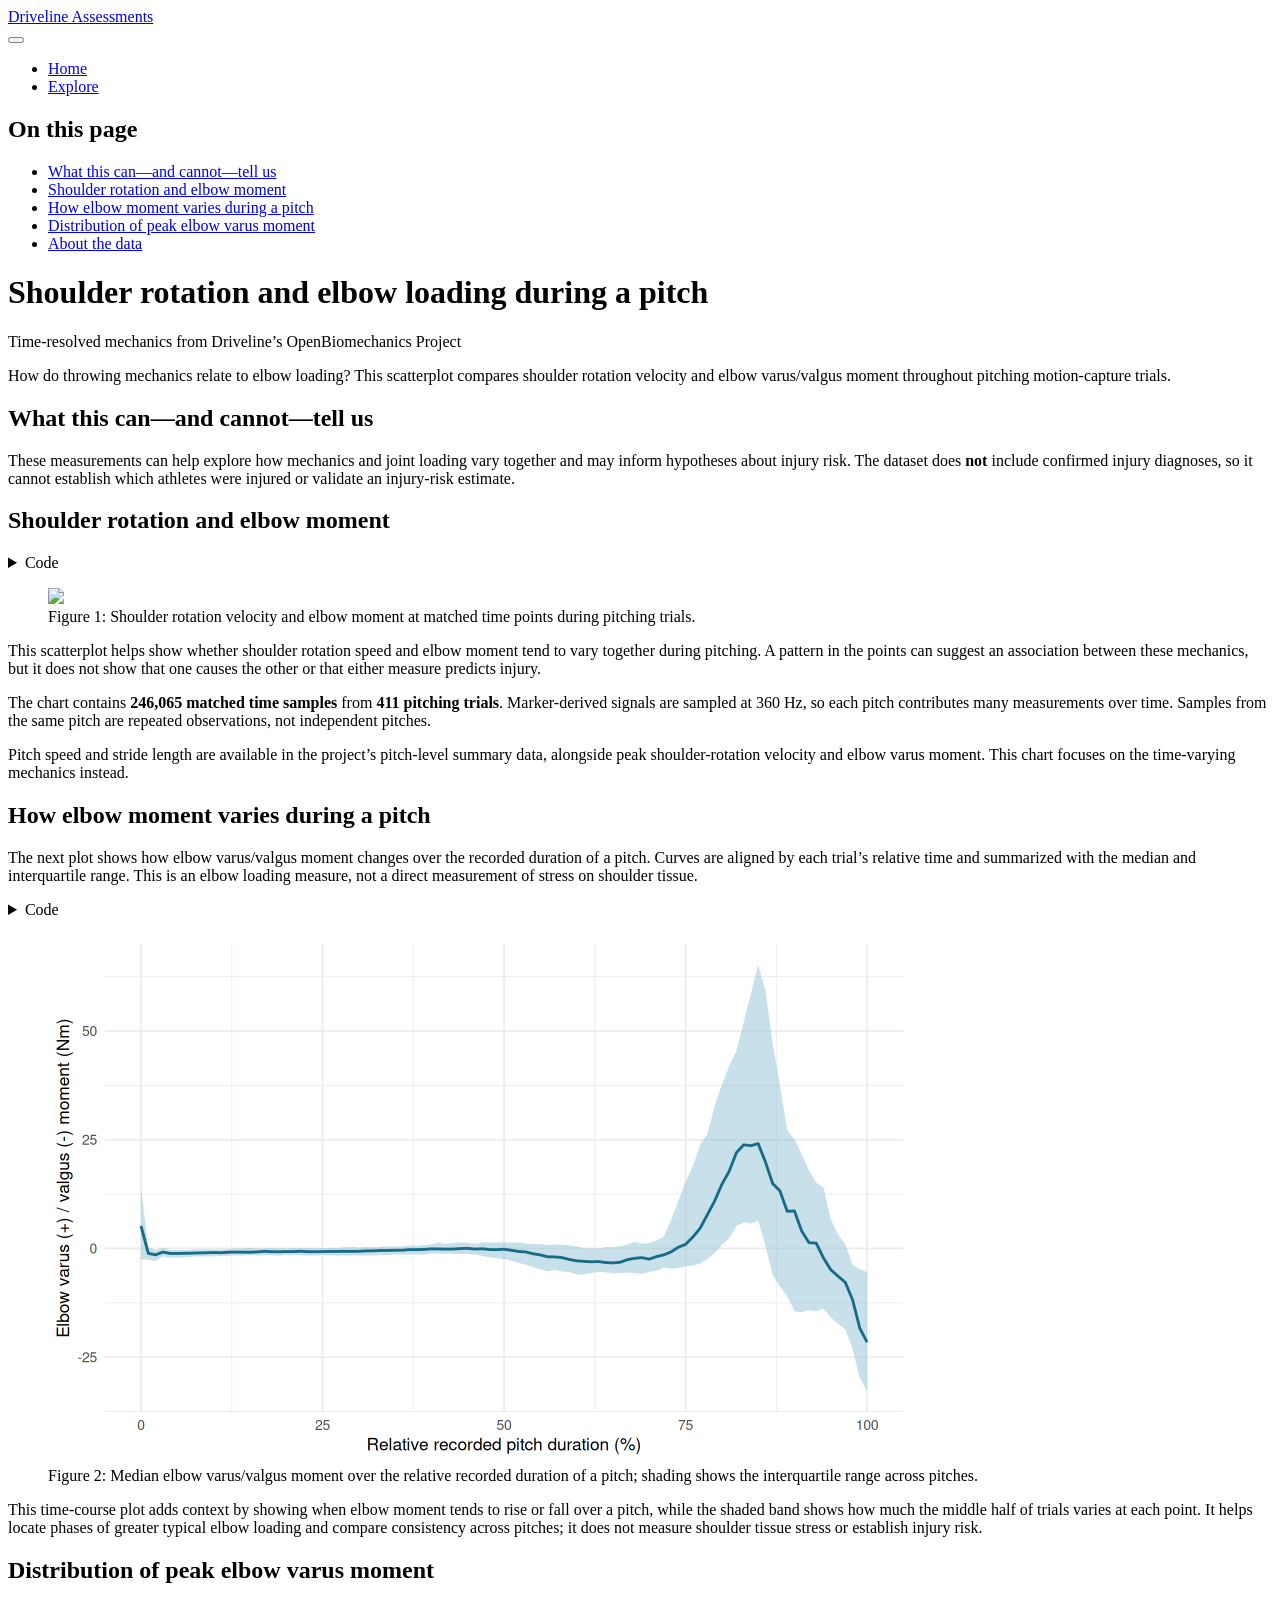
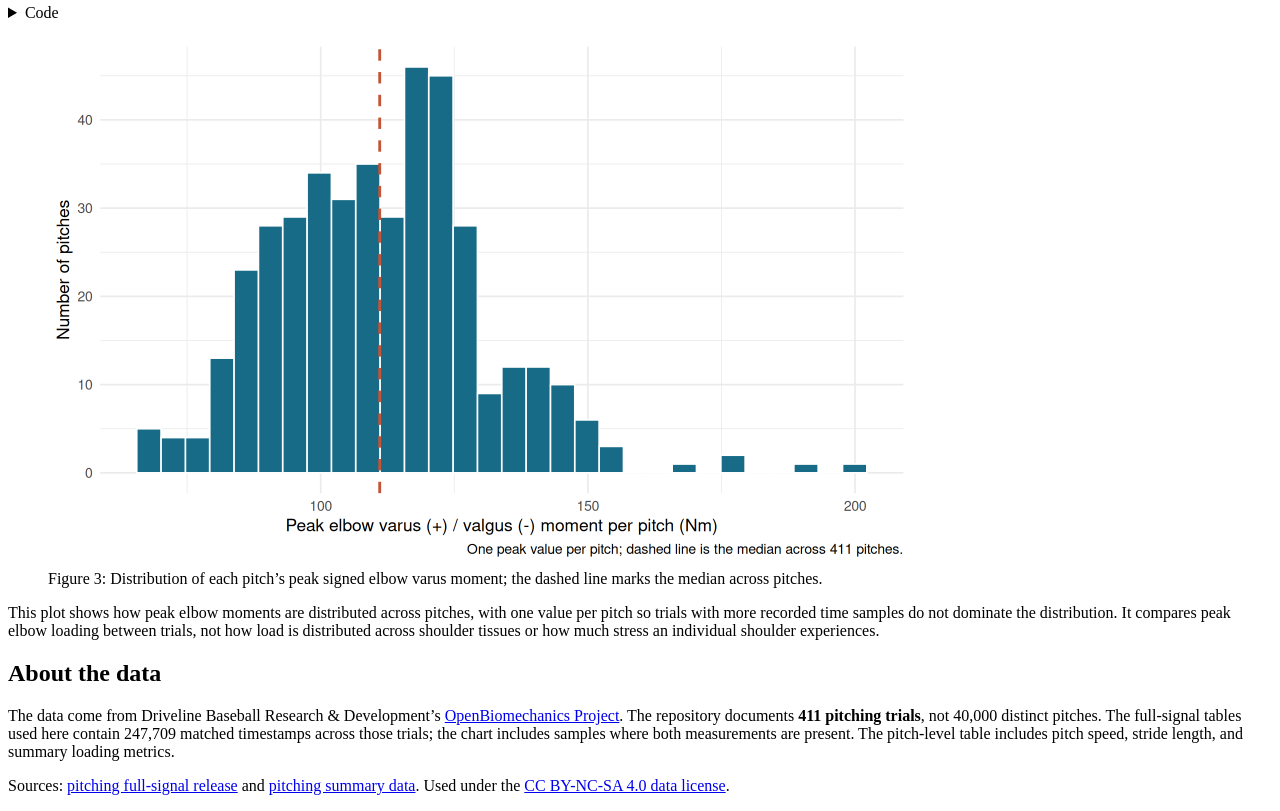
==== index.html @ 25e3ae29 "Built site for gh-pages" ====
<!DOCTYPE html>
<html xmlns="http://www.w3.org/1999/xhtml" lang="en" xml:lang="en"><head>

<meta charset="utf-8">
<meta name="generator" content="quarto-1.10.19">

<meta name="viewport" content="width=device-width, initial-scale=1.0, user-scalable=yes">


<title>Shoulder rotation and elbow loading during a pitch – Driveline Assessments</title>
<style>
/* Default styles provided by pandoc.
** See https://pandoc.org/MANUAL.html#variables-for-html for config info.
*/
span.smallcaps{font-variant: small-caps;}
div.columns{display: flex; gap: 1.5em;}
div.column{flex: auto;}
@media screen {
div.columns{gap: min(4vw, 1.5em);}
div.column{overflow-x: auto;}
}
div.hanging-indent{margin-left: 1.5em; text-indent: -1.5em;}
ul.task-list{list-style: none;}
ul.task-list li input[type="checkbox"] {
  width: 0.8em;
  margin: 0 0.8em 0.2em -1em; /* quarto-specific, see https://github.com/quarto-dev/quarto-cli/issues/4556 */ 
  vertical-align: middle;
}
/* CSS for syntax highlighting */
html { -webkit-text-size-adjust: 100%; }
pre > code.sourceCode { white-space: pre; position: relative; }
pre > code.sourceCode > span { display: inline-block; line-height: 1.25; }
pre > code.sourceCode > span:empty { height: 1.2em; }
.sourceCode { overflow: visible; }
code.sourceCode > span { color: inherit; text-decoration: inherit; }
div.sourceCode { margin: 1em 0; }
pre.sourceCode { margin: 0; }
@media screen {
div.sourceCode { overflow: auto; }
}
@media print {
pre > code.sourceCode { white-space: pre-wrap; }
pre > code.sourceCode > span { text-indent: -5em; padding-left: 5em; }
}
pre.numberSource code
  { counter-reset: source-line 0; }
pre.numberSource code > span
  { position: relative; left: -4em; counter-increment: source-line; }
pre.numberSource code > span > a:first-child::before
  { content: counter(source-line);
    position: relative; left: -1em; text-align: right; vertical-align: baseline;
    border: none; display: inline-block;
    -webkit-touch-callout: none; -webkit-user-select: none;
    -khtml-user-select: none; -moz-user-select: none;
    -ms-user-select: none; user-select: none;
    padding: 0 4px; width: 4em;
  }
pre.numberSource { margin-left: 3em;  padding-left: 4px; }
div.sourceCode
  {   }
@media screen {
pre > code.sourceCode > span > a:first-child::before { text-decoration: underline; }
}
</style>


<script src="site_libs/quarto-nav/quarto-nav.js"></script>
<script src="site_libs/quarto-nav/headroom.min.js"></script>
<script src="site_libs/clipboard/clipboard.min.js"></script>
<script src="site_libs/quarto-search/autocomplete.umd.js"></script>
<script src="site_libs/quarto-search/fuse.min.js"></script>
<script src="site_libs/quarto-search/quarto-search.js"></script>
<meta name="quarto:offset" content="./">
<script src="site_libs/quarto-html/quarto.js" type="module"></script>
<script src="site_libs/quarto-html/tabsets/tabsets.js" type="module"></script>
<script src="site_libs/quarto-html/popper.min.js"></script>
<script src="site_libs/quarto-html/tippy.umd.min.js"></script>
<script src="site_libs/quarto-html/anchor.min.js"></script>
<link href="site_libs/quarto-html/tippy.css" rel="stylesheet">
<link href="site_libs/quarto-html/quarto-syntax-highlighting-bf27225e3a48a9273f3daa8f8e829971.css" rel="stylesheet" id="quarto-text-highlighting-styles">
<script src="site_libs/bootstrap/bootstrap.min.js"></script>
<link href="site_libs/bootstrap/bootstrap-icons.css" rel="stylesheet">
<link href="site_libs/bootstrap/bootstrap-0e2d160bdcb1b4a2d652847fbb3e88c5.min.css" rel="stylesheet" append-hash="true" id="quarto-bootstrap" data-mode="light">
<script id="quarto-search-options" type="application/json">{
  "location": "navbar",
  "copy-button": false,
  "collapse-after": 3,
  "panel-placement": "end",
  "type": "overlay",
  "limit": 50,
  "keyboard-shortcut": [
    "f",
    "/",
    "s"
  ],
  "show-item-context": false,
  "language": {
    "search-no-results-text": "No results",
    "search-matching-documents-text": "matching documents",
    "search-copy-link-title": "Copy link to search",
    "search-hide-matches-text": "Hide additional matches",
    "search-more-match-text": "more match in this document",
    "search-more-matches-text": "more matches in this document",
    "search-clear-button-title": "Clear",
    "search-text-placeholder": "",
    "search-detached-cancel-button-title": "Cancel",
    "search-submit-button-title": "Submit",
    "search-label": "Search"
  }
}</script>


</head>

<body class="nav-fixed quarto-light">

<div id="quarto-search-results"></div>
  <header id="quarto-header" class="headroom fixed-top">
    <nav class="navbar navbar-expand-lg " data-bs-theme="dark">
      <div class="navbar-container container-fluid">
      <div class="navbar-brand-container mx-auto">
    <a class="navbar-brand" href="./index.html">
    <span class="navbar-title">Driveline Assessments</span>
    </a>
  </div>
            <div id="quarto-search" class="" title="Search"></div>
          <button class="navbar-toggler" type="button" data-bs-toggle="collapse" data-bs-target="#navbarCollapse" aria-controls="navbarCollapse" role="menu" aria-expanded="false" aria-label="Toggle navigation" onclick="if (window.quartoToggleHeadroom) { window.quartoToggleHeadroom(); }">
  <span class="navbar-toggler-icon"></span>
</button>
          <div class="collapse navbar-collapse" id="navbarCollapse">
            <ul class="navbar-nav navbar-nav-scroll me-auto">
  <li class="nav-item">
    <a class="nav-link active" href="./index.html" aria-current="page"> 
<span class="menu-text">Home</span></a>
  </li>  
  <li class="nav-item">
    <a class="nav-link" href="./explore.html"> 
<span class="menu-text">Explore</span></a>
  </li>  
</ul>
          </div> <!-- /navcollapse -->
            <div class="quarto-navbar-tools">
</div>
      </div> <!-- /container-fluid -->
    </nav>
</header>
<!-- content -->
<div id="quarto-content" class="quarto-container page-columns page-rows-contents page-layout-article page-navbar">
<!-- sidebar -->
<!-- margin-sidebar -->
    <div id="quarto-margin-sidebar" class="sidebar margin-sidebar">
        <nav id="TOC" role="doc-toc" class="toc-active">
    <h2 id="toc-title">On this page</h2>
   
  <ul>
  <li><a href="#what-this-canand-cannottell-us" id="toc-what-this-canand-cannottell-us" class="nav-link active" data-scroll-target="#what-this-canand-cannottell-us">What this can—and cannot—tell us</a></li>
  <li><a href="#shoulder-rotation-and-elbow-moment" id="toc-shoulder-rotation-and-elbow-moment" class="nav-link" data-scroll-target="#shoulder-rotation-and-elbow-moment">Shoulder rotation and elbow moment</a></li>
  <li><a href="#how-elbow-moment-varies-during-a-pitch" id="toc-how-elbow-moment-varies-during-a-pitch" class="nav-link" data-scroll-target="#how-elbow-moment-varies-during-a-pitch">How elbow moment varies during a pitch</a></li>
  <li><a href="#distribution-of-peak-elbow-varus-moment" id="toc-distribution-of-peak-elbow-varus-moment" class="nav-link" data-scroll-target="#distribution-of-peak-elbow-varus-moment">Distribution of peak elbow varus moment</a></li>
  <li><a href="#about-the-data" id="toc-about-the-data" class="nav-link" data-scroll-target="#about-the-data">About the data</a></li>
  </ul>
</nav>
    </div>
<!-- main -->
<main class="content" id="quarto-document-content">

<header id="title-block-header" class="quarto-title-block default">
<div class="quarto-title">
<h1 class="title">Shoulder rotation and elbow loading during a pitch</h1>
<p class="subtitle lead">Time-resolved mechanics from Driveline’s OpenBiomechanics Project</p>
</div>



<div class="quarto-title-meta">

    
  
    
  </div>
  


</header>


<p>How do throwing mechanics relate to elbow loading? This scatterplot compares shoulder rotation velocity and elbow varus/valgus moment throughout pitching motion-capture trials.</p>
<section id="what-this-canand-cannottell-us" class="level2">
<h2 class="anchored" data-anchor-id="what-this-canand-cannottell-us">What this can—and cannot—tell us</h2>
<p>These measurements can help explore how mechanics and joint loading vary together and may inform hypotheses about injury risk. The dataset does <strong>not</strong> include confirmed injury diagnoses, so it cannot establish which athletes were injured or validate an injury-risk estimate.</p>
</section>
<section id="shoulder-rotation-and-elbow-moment" class="level2">
<h2 class="anchored" data-anchor-id="shoulder-rotation-and-elbow-moment">Shoulder rotation and elbow moment</h2>
<div class="cell">
<details class="code-fold">
<summary>Code</summary>
<div class="code-copy-outer-scaffold"><div class="sourceCode cell-code" id="cb1"><pre class="sourceCode r code-with-copy"><code class="sourceCode r"><span id="cb1-1"><a href="#cb1-1" aria-hidden="true" tabindex="-1"></a><span class="fu">library</span>(ggplot2)</span>
<span id="cb1-2"><a href="#cb1-2" aria-hidden="true" tabindex="-1"></a><span class="fu">library</span>(readr)</span>
<span id="cb1-3"><a href="#cb1-3" aria-hidden="true" tabindex="-1"></a><span class="fu">library</span>(dplyr)</span>
<span id="cb1-4"><a href="#cb1-4" aria-hidden="true" tabindex="-1"></a></span>
<span id="cb1-5"><a href="#cb1-5" aria-hidden="true" tabindex="-1"></a>release_url <span class="ot">&lt;-</span> <span class="st">"https://github.com/drivelineresearch/openbiomechanics/releases/download/dataset-v1"</span></span>
<span id="cb1-6"><a href="#cb1-6" aria-hidden="true" tabindex="-1"></a>forces_zip <span class="ot">&lt;-</span> <span class="fu">file.path</span>(<span class="fu">tempdir</span>(), <span class="st">"pitching_forces_moments.zip"</span>)</span>
<span id="cb1-7"><a href="#cb1-7" aria-hidden="true" tabindex="-1"></a>velos_zip <span class="ot">&lt;-</span> <span class="fu">file.path</span>(<span class="fu">tempdir</span>(), <span class="st">"pitching_joint_velos.zip"</span>)</span>
<span id="cb1-8"><a href="#cb1-8" aria-hidden="true" tabindex="-1"></a></span>
<span id="cb1-9"><a href="#cb1-9" aria-hidden="true" tabindex="-1"></a><span class="fu">download.file</span>(</span>
<span id="cb1-10"><a href="#cb1-10" aria-hidden="true" tabindex="-1"></a>  <span class="fu">paste</span>(release_url, <span class="st">"pitching_forces_moments.zip"</span>, <span class="at">sep =</span> <span class="st">"/"</span>),</span>
<span id="cb1-11"><a href="#cb1-11" aria-hidden="true" tabindex="-1"></a>  forces_zip,</span>
<span id="cb1-12"><a href="#cb1-12" aria-hidden="true" tabindex="-1"></a>  <span class="at">mode =</span> <span class="st">"wb"</span>,</span>
<span id="cb1-13"><a href="#cb1-13" aria-hidden="true" tabindex="-1"></a>  <span class="at">quiet =</span> <span class="cn">TRUE</span></span>
<span id="cb1-14"><a href="#cb1-14" aria-hidden="true" tabindex="-1"></a>)</span>
<span id="cb1-15"><a href="#cb1-15" aria-hidden="true" tabindex="-1"></a><span class="fu">download.file</span>(</span>
<span id="cb1-16"><a href="#cb1-16" aria-hidden="true" tabindex="-1"></a>  <span class="fu">paste</span>(release_url, <span class="st">"pitching_joint_velos.zip"</span>, <span class="at">sep =</span> <span class="st">"/"</span>),</span>
<span id="cb1-17"><a href="#cb1-17" aria-hidden="true" tabindex="-1"></a>  velos_zip,</span>
<span id="cb1-18"><a href="#cb1-18" aria-hidden="true" tabindex="-1"></a>  <span class="at">mode =</span> <span class="st">"wb"</span>,</span>
<span id="cb1-19"><a href="#cb1-19" aria-hidden="true" tabindex="-1"></a>  <span class="at">quiet =</span> <span class="cn">TRUE</span></span>
<span id="cb1-20"><a href="#cb1-20" aria-hidden="true" tabindex="-1"></a>)</span>
<span id="cb1-21"><a href="#cb1-21" aria-hidden="true" tabindex="-1"></a></span>
<span id="cb1-22"><a href="#cb1-22" aria-hidden="true" tabindex="-1"></a>velocities <span class="ot">&lt;-</span> <span class="fu">read_csv</span>(</span>
<span id="cb1-23"><a href="#cb1-23" aria-hidden="true" tabindex="-1"></a>  <span class="fu">unz</span>(velos_zip, <span class="st">"joint_velos.csv"</span>),</span>
<span id="cb1-24"><a href="#cb1-24" aria-hidden="true" tabindex="-1"></a>  <span class="at">col_select =</span> <span class="fu">c</span>(session_pitch, time, shoulder_velo_z),</span>
<span id="cb1-25"><a href="#cb1-25" aria-hidden="true" tabindex="-1"></a>  <span class="at">show_col_types =</span> <span class="cn">FALSE</span></span>
<span id="cb1-26"><a href="#cb1-26" aria-hidden="true" tabindex="-1"></a>)</span>
<span id="cb1-27"><a href="#cb1-27" aria-hidden="true" tabindex="-1"></a>moments <span class="ot">&lt;-</span> <span class="fu">read_csv</span>(</span>
<span id="cb1-28"><a href="#cb1-28" aria-hidden="true" tabindex="-1"></a>  <span class="fu">unz</span>(forces_zip, <span class="st">"forces_moments.csv"</span>),</span>
<span id="cb1-29"><a href="#cb1-29" aria-hidden="true" tabindex="-1"></a>  <span class="at">col_select =</span> <span class="fu">c</span>(session_pitch, time, elbow_moment_y),</span>
<span id="cb1-30"><a href="#cb1-30" aria-hidden="true" tabindex="-1"></a>  <span class="at">show_col_types =</span> <span class="cn">FALSE</span></span>
<span id="cb1-31"><a href="#cb1-31" aria-hidden="true" tabindex="-1"></a>)</span>
<span id="cb1-32"><a href="#cb1-32" aria-hidden="true" tabindex="-1"></a></span>
<span id="cb1-33"><a href="#cb1-33" aria-hidden="true" tabindex="-1"></a>plot_data <span class="ot">&lt;-</span> <span class="fu">inner_join</span>(</span>
<span id="cb1-34"><a href="#cb1-34" aria-hidden="true" tabindex="-1"></a>  velocities,</span>
<span id="cb1-35"><a href="#cb1-35" aria-hidden="true" tabindex="-1"></a>  moments,</span>
<span id="cb1-36"><a href="#cb1-36" aria-hidden="true" tabindex="-1"></a>  <span class="at">by =</span> <span class="fu">c</span>(<span class="st">"session_pitch"</span>, <span class="st">"time"</span>),</span>
<span id="cb1-37"><a href="#cb1-37" aria-hidden="true" tabindex="-1"></a>  <span class="at">relationship =</span> <span class="st">"one-to-one"</span></span>
<span id="cb1-38"><a href="#cb1-38" aria-hidden="true" tabindex="-1"></a>) <span class="sc">|&gt;</span></span>
<span id="cb1-39"><a href="#cb1-39" aria-hidden="true" tabindex="-1"></a>  <span class="fu">filter</span>(<span class="sc">!</span><span class="fu">is.na</span>(shoulder_velo_z), <span class="sc">!</span><span class="fu">is.na</span>(elbow_moment_y))</span>
<span id="cb1-40"><a href="#cb1-40" aria-hidden="true" tabindex="-1"></a></span>
<span id="cb1-41"><a href="#cb1-41" aria-hidden="true" tabindex="-1"></a><span class="fu">ggplot</span>(plot_data, <span class="fu">aes</span>(<span class="at">x =</span> shoulder_velo_z, <span class="at">y =</span> elbow_moment_y)) <span class="sc">+</span></span>
<span id="cb1-42"><a href="#cb1-42" aria-hidden="true" tabindex="-1"></a>  <span class="fu">geom_point</span>(<span class="at">alpha =</span> <span class="fl">0.05</span>, <span class="at">color =</span> <span class="st">"#176B87"</span>, <span class="at">size =</span> <span class="fl">0.5</span>) <span class="sc">+</span></span>
<span id="cb1-43"><a href="#cb1-43" aria-hidden="true" tabindex="-1"></a>  <span class="fu">labs</span>(</span>
<span id="cb1-44"><a href="#cb1-44" aria-hidden="true" tabindex="-1"></a>    <span class="at">x =</span> <span class="st">"Shoulder internal/external rotation velocity (deg/s; internal is negative)"</span>,</span>
<span id="cb1-45"><a href="#cb1-45" aria-hidden="true" tabindex="-1"></a>    <span class="at">y =</span> <span class="st">"Elbow varus (+) / valgus (-) moment (Nm)"</span>,</span>
<span id="cb1-46"><a href="#cb1-46" aria-hidden="true" tabindex="-1"></a>    <span class="at">caption =</span> <span class="fu">paste</span>(</span>
<span id="cb1-47"><a href="#cb1-47" aria-hidden="true" tabindex="-1"></a>      <span class="st">"OpenBiomechanics Project; n ="</span>, <span class="fu">format</span>(<span class="fu">nrow</span>(plot_data), <span class="at">big.mark =</span> <span class="st">","</span>),</span>
<span id="cb1-48"><a href="#cb1-48" aria-hidden="true" tabindex="-1"></a>      <span class="st">"time samples across"</span>, <span class="fu">n_distinct</span>(plot_data<span class="sc">$</span>session_pitch), <span class="st">"pitch trials"</span></span>
<span id="cb1-49"><a href="#cb1-49" aria-hidden="true" tabindex="-1"></a>    )</span>
<span id="cb1-50"><a href="#cb1-50" aria-hidden="true" tabindex="-1"></a>  ) <span class="sc">+</span></span>
<span id="cb1-51"><a href="#cb1-51" aria-hidden="true" tabindex="-1"></a>  <span class="fu">theme_minimal</span>(<span class="at">base_size =</span> <span class="dv">13</span>)</span></code></pre></div><button title="Copy to Clipboard" class="code-copy-button"><i class="bi"></i></button></div>
</details>
<div class="cell-output-display">
<div id="fig-shoulder-elbow" class="quarto-float quarto-figure quarto-figure-center anchored">
<figure class="quarto-float quarto-float-fig figure">
<div aria-describedby="fig-shoulder-elbow-caption-0ceaefa1-69ba-4598-a22c-09a6ac19f8ca">
<img src="index_files/figure-html/fig-shoulder-elbow-1.png" class="img-fluid figure-img" width="864">
</div>
<figcaption class="quarto-float-caption-bottom quarto-float-caption quarto-float-fig" id="fig-shoulder-elbow-caption-0ceaefa1-69ba-4598-a22c-09a6ac19f8ca">
Figure&nbsp;1: Shoulder rotation velocity and elbow moment at matched time points during pitching trials.
</figcaption>
</figure>
</div>
</div>
</div>
<p>This scatterplot helps show whether shoulder rotation speed and elbow moment tend to vary together during pitching. A pattern in the points can suggest an association between these mechanics, but it does not show that one causes the other or that either measure predicts injury.</p>
<p>The chart contains <strong>246,065 matched time samples</strong> from <strong>411 pitching trials</strong>. Marker-derived signals are sampled at 360 Hz, so each pitch contributes many measurements over time. Samples from the same pitch are repeated observations, not independent pitches.</p>
<p>Pitch speed and stride length are available in the project’s pitch-level summary data, alongside peak shoulder-rotation velocity and elbow varus moment. This chart focuses on the time-varying mechanics instead.</p>
</section>
<section id="how-elbow-moment-varies-during-a-pitch" class="level2">
<h2 class="anchored" data-anchor-id="how-elbow-moment-varies-during-a-pitch">How elbow moment varies during a pitch</h2>
<p>The next plot shows how elbow varus/valgus moment changes over the recorded duration of a pitch. Curves are aligned by each trial’s relative time and summarized with the median and interquartile range. This is an elbow loading measure, not a direct measurement of stress on shoulder tissue.</p>
<div class="cell">
<details class="code-fold">
<summary>Code</summary>
<div class="code-copy-outer-scaffold"><div class="sourceCode cell-code" id="cb2"><pre class="sourceCode r code-with-copy"><code class="sourceCode r"><span id="cb2-1"><a href="#cb2-1" aria-hidden="true" tabindex="-1"></a>moment_profile <span class="ot">&lt;-</span> plot_data <span class="sc">|&gt;</span></span>
<span id="cb2-2"><a href="#cb2-2" aria-hidden="true" tabindex="-1"></a>  <span class="fu">group_by</span>(session_pitch) <span class="sc">|&gt;</span></span>
<span id="cb2-3"><a href="#cb2-3" aria-hidden="true" tabindex="-1"></a>  <span class="fu">mutate</span>(</span>
<span id="cb2-4"><a href="#cb2-4" aria-hidden="true" tabindex="-1"></a>    <span class="at">pitch_progress =</span> <span class="fu">round</span>(</span>
<span id="cb2-5"><a href="#cb2-5" aria-hidden="true" tabindex="-1"></a>      (time <span class="sc">-</span> <span class="fu">min</span>(time)) <span class="sc">/</span> (<span class="fu">max</span>(time) <span class="sc">-</span> <span class="fu">min</span>(time)) <span class="sc">*</span> <span class="dv">100</span></span>
<span id="cb2-6"><a href="#cb2-6" aria-hidden="true" tabindex="-1"></a>    )</span>
<span id="cb2-7"><a href="#cb2-7" aria-hidden="true" tabindex="-1"></a>  ) <span class="sc">|&gt;</span></span>
<span id="cb2-8"><a href="#cb2-8" aria-hidden="true" tabindex="-1"></a>  <span class="fu">group_by</span>(session_pitch, pitch_progress) <span class="sc">|&gt;</span></span>
<span id="cb2-9"><a href="#cb2-9" aria-hidden="true" tabindex="-1"></a>  <span class="fu">summarise</span>(<span class="at">elbow_moment_y =</span> <span class="fu">median</span>(elbow_moment_y), <span class="at">.groups =</span> <span class="st">"drop"</span>) <span class="sc">|&gt;</span></span>
<span id="cb2-10"><a href="#cb2-10" aria-hidden="true" tabindex="-1"></a>  <span class="fu">group_by</span>(pitch_progress) <span class="sc">|&gt;</span></span>
<span id="cb2-11"><a href="#cb2-11" aria-hidden="true" tabindex="-1"></a>  <span class="fu">summarise</span>(</span>
<span id="cb2-12"><a href="#cb2-12" aria-hidden="true" tabindex="-1"></a>    <span class="at">median_moment =</span> <span class="fu">median</span>(elbow_moment_y),</span>
<span id="cb2-13"><a href="#cb2-13" aria-hidden="true" tabindex="-1"></a>    <span class="at">lower_moment =</span> <span class="fu">quantile</span>(elbow_moment_y, <span class="fl">0.25</span>),</span>
<span id="cb2-14"><a href="#cb2-14" aria-hidden="true" tabindex="-1"></a>    <span class="at">upper_moment =</span> <span class="fu">quantile</span>(elbow_moment_y, <span class="fl">0.75</span>),</span>
<span id="cb2-15"><a href="#cb2-15" aria-hidden="true" tabindex="-1"></a>    <span class="at">.groups =</span> <span class="st">"drop"</span></span>
<span id="cb2-16"><a href="#cb2-16" aria-hidden="true" tabindex="-1"></a>  )</span>
<span id="cb2-17"><a href="#cb2-17" aria-hidden="true" tabindex="-1"></a></span>
<span id="cb2-18"><a href="#cb2-18" aria-hidden="true" tabindex="-1"></a><span class="fu">ggplot</span>(moment_profile, <span class="fu">aes</span>(<span class="at">x =</span> pitch_progress, <span class="at">y =</span> median_moment)) <span class="sc">+</span></span>
<span id="cb2-19"><a href="#cb2-19" aria-hidden="true" tabindex="-1"></a>  <span class="fu">geom_ribbon</span>(</span>
<span id="cb2-20"><a href="#cb2-20" aria-hidden="true" tabindex="-1"></a>    <span class="fu">aes</span>(<span class="at">ymin =</span> lower_moment, <span class="at">ymax =</span> upper_moment),</span>
<span id="cb2-21"><a href="#cb2-21" aria-hidden="true" tabindex="-1"></a>    <span class="at">fill =</span> <span class="st">"#8FC1D4"</span>,</span>
<span id="cb2-22"><a href="#cb2-22" aria-hidden="true" tabindex="-1"></a>    <span class="at">alpha =</span> <span class="fl">0.5</span></span>
<span id="cb2-23"><a href="#cb2-23" aria-hidden="true" tabindex="-1"></a>  ) <span class="sc">+</span></span>
<span id="cb2-24"><a href="#cb2-24" aria-hidden="true" tabindex="-1"></a>  <span class="fu">geom_line</span>(<span class="at">color =</span> <span class="st">"#176B87"</span>, <span class="at">linewidth =</span> <span class="dv">1</span>) <span class="sc">+</span></span>
<span id="cb2-25"><a href="#cb2-25" aria-hidden="true" tabindex="-1"></a>  <span class="fu">labs</span>(</span>
<span id="cb2-26"><a href="#cb2-26" aria-hidden="true" tabindex="-1"></a>    <span class="at">x =</span> <span class="st">"Relative recorded pitch duration (%)"</span>,</span>
<span id="cb2-27"><a href="#cb2-27" aria-hidden="true" tabindex="-1"></a>    <span class="at">y =</span> <span class="st">"Elbow varus (+) / valgus (-) moment (Nm)"</span></span>
<span id="cb2-28"><a href="#cb2-28" aria-hidden="true" tabindex="-1"></a>  ) <span class="sc">+</span></span>
<span id="cb2-29"><a href="#cb2-29" aria-hidden="true" tabindex="-1"></a>  <span class="fu">theme_minimal</span>(<span class="at">base_size =</span> <span class="dv">13</span>)</span></code></pre></div><button title="Copy to Clipboard" class="code-copy-button"><i class="bi"></i></button></div>
</details>
<div class="cell-output-display">
<div id="fig-elbow-moment-time" class="quarto-float quarto-figure quarto-figure-center anchored">
<figure class="quarto-float quarto-float-fig figure">
<div aria-describedby="fig-elbow-moment-time-caption-0ceaefa1-69ba-4598-a22c-09a6ac19f8ca">
<img src="index_files/figure-html/fig-elbow-moment-time-1.png" class="img-fluid figure-img" width="864">
</div>
<figcaption class="quarto-float-caption-bottom quarto-float-caption quarto-float-fig" id="fig-elbow-moment-time-caption-0ceaefa1-69ba-4598-a22c-09a6ac19f8ca">
Figure&nbsp;2: Median elbow varus/valgus moment over the relative recorded duration of a pitch; shading shows the interquartile range across pitches.
</figcaption>
</figure>
</div>
</div>
</div>
<p>This time-course plot adds context by showing when elbow moment tends to rise or fall over a pitch, while the shaded band shows how much the middle half of trials varies at each point. It helps locate phases of greater typical elbow loading and compare consistency across pitches; it does not measure shoulder tissue stress or establish injury risk.</p>
</section>
<section id="distribution-of-peak-elbow-varus-moment" class="level2">
<h2 class="anchored" data-anchor-id="distribution-of-peak-elbow-varus-moment">Distribution of peak elbow varus moment</h2>
<div class="cell">
<details class="code-fold">
<summary>Code</summary>
<div class="code-copy-outer-scaffold"><div class="sourceCode cell-code" id="cb3"><pre class="sourceCode r code-with-copy"><code class="sourceCode r"><span id="cb3-1"><a href="#cb3-1" aria-hidden="true" tabindex="-1"></a>pitch_peak_moments <span class="ot">&lt;-</span> plot_data <span class="sc">|&gt;</span></span>
<span id="cb3-2"><a href="#cb3-2" aria-hidden="true" tabindex="-1"></a>  <span class="fu">group_by</span>(session_pitch) <span class="sc">|&gt;</span></span>
<span id="cb3-3"><a href="#cb3-3" aria-hidden="true" tabindex="-1"></a>  <span class="fu">summarise</span>(<span class="at">peak_varus_moment =</span> <span class="fu">max</span>(elbow_moment_y), <span class="at">.groups =</span> <span class="st">"drop"</span>)</span>
<span id="cb3-4"><a href="#cb3-4" aria-hidden="true" tabindex="-1"></a></span>
<span id="cb3-5"><a href="#cb3-5" aria-hidden="true" tabindex="-1"></a><span class="fu">ggplot</span>(pitch_peak_moments, <span class="fu">aes</span>(<span class="at">x =</span> peak_varus_moment)) <span class="sc">+</span></span>
<span id="cb3-6"><a href="#cb3-6" aria-hidden="true" tabindex="-1"></a>  <span class="fu">geom_histogram</span>(<span class="at">bins =</span> <span class="dv">30</span>, <span class="at">fill =</span> <span class="st">"#176B87"</span>, <span class="at">color =</span> <span class="st">"white"</span>) <span class="sc">+</span></span>
<span id="cb3-7"><a href="#cb3-7" aria-hidden="true" tabindex="-1"></a>  <span class="fu">geom_vline</span>(</span>
<span id="cb3-8"><a href="#cb3-8" aria-hidden="true" tabindex="-1"></a>    <span class="at">xintercept =</span> <span class="fu">median</span>(pitch_peak_moments<span class="sc">$</span>peak_varus_moment),</span>
<span id="cb3-9"><a href="#cb3-9" aria-hidden="true" tabindex="-1"></a>    <span class="at">linetype =</span> <span class="st">"dashed"</span>,</span>
<span id="cb3-10"><a href="#cb3-10" aria-hidden="true" tabindex="-1"></a>    <span class="at">color =</span> <span class="st">"#C45435"</span>,</span>
<span id="cb3-11"><a href="#cb3-11" aria-hidden="true" tabindex="-1"></a>    <span class="at">linewidth =</span> <span class="dv">1</span></span>
<span id="cb3-12"><a href="#cb3-12" aria-hidden="true" tabindex="-1"></a>  ) <span class="sc">+</span></span>
<span id="cb3-13"><a href="#cb3-13" aria-hidden="true" tabindex="-1"></a>  <span class="fu">labs</span>(</span>
<span id="cb3-14"><a href="#cb3-14" aria-hidden="true" tabindex="-1"></a>    <span class="at">x =</span> <span class="st">"Peak elbow varus (+) / valgus (-) moment per pitch (Nm)"</span>,</span>
<span id="cb3-15"><a href="#cb3-15" aria-hidden="true" tabindex="-1"></a>    <span class="at">y =</span> <span class="st">"Number of pitches"</span>,</span>
<span id="cb3-16"><a href="#cb3-16" aria-hidden="true" tabindex="-1"></a>    <span class="at">caption =</span> <span class="fu">paste</span>(</span>
<span id="cb3-17"><a href="#cb3-17" aria-hidden="true" tabindex="-1"></a>      <span class="st">"One peak value per pitch; dashed line is the median across"</span>,</span>
<span id="cb3-18"><a href="#cb3-18" aria-hidden="true" tabindex="-1"></a>      <span class="fu">nrow</span>(pitch_peak_moments), <span class="st">"pitches."</span></span>
<span id="cb3-19"><a href="#cb3-19" aria-hidden="true" tabindex="-1"></a>    )</span>
<span id="cb3-20"><a href="#cb3-20" aria-hidden="true" tabindex="-1"></a>  ) <span class="sc">+</span></span>
<span id="cb3-21"><a href="#cb3-21" aria-hidden="true" tabindex="-1"></a>  <span class="fu">theme_minimal</span>(<span class="at">base_size =</span> <span class="dv">13</span>)</span></code></pre></div><button title="Copy to Clipboard" class="code-copy-button"><i class="bi"></i></button></div>
</details>
<div class="cell-output-display">
<div id="fig-varus-moment-distribution" class="quarto-float quarto-figure quarto-figure-center anchored">
<figure class="quarto-float quarto-float-fig figure">
<div aria-describedby="fig-varus-moment-distribution-caption-0ceaefa1-69ba-4598-a22c-09a6ac19f8ca">
<img src="index_files/figure-html/fig-varus-moment-distribution-1.png" class="img-fluid figure-img" width="864">
</div>
<figcaption class="quarto-float-caption-bottom quarto-float-caption quarto-float-fig" id="fig-varus-moment-distribution-caption-0ceaefa1-69ba-4598-a22c-09a6ac19f8ca">
Figure&nbsp;3: Distribution of each pitch’s peak signed elbow varus moment; the dashed line marks the median across pitches.
</figcaption>
</figure>
</div>
</div>
</div>
<p>This plot shows how peak elbow moments are distributed across pitches, with one value per pitch so trials with more recorded time samples do not dominate the distribution. It compares peak elbow loading between trials, not how load is distributed across shoulder tissues or how much stress an individual shoulder experiences.</p>
</section>
<section id="about-the-data" class="level2">
<h2 class="anchored" data-anchor-id="about-the-data">About the data</h2>
<p>The data come from Driveline Baseball Research &amp; Development’s <a href="https://github.com/drivelineresearch/openbiomechanics">OpenBiomechanics Project</a>. The repository documents <strong>411 pitching trials</strong>, not 40,000 distinct pitches. The full-signal tables used here contain 247,709 matched timestamps across those trials; the chart includes samples where both measurements are present. The pitch-level table includes pitch speed, stride length, and summary loading metrics.</p>
<p>Sources: <a href="https://github.com/drivelineresearch/openbiomechanics/releases/tag/dataset-v1">pitching full-signal release</a> and <a href="https://github.com/drivelineresearch/openbiomechanics/tree/main/baseball_pitching/data">pitching summary data</a>. Used under the <a href="https://github.com/drivelineresearch/openbiomechanics/blob/main/LICENSE-DATA.md">CC BY-NC-SA 4.0 data license</a>.</p>


</section>

</main> <!-- /main -->
<script id="quarto-html-after-body" type="application/javascript">
  window.document.addEventListener("DOMContentLoaded", function (event) {
    const icon = "";
    const anchorJS = new window.AnchorJS();
    anchorJS.options = {
      placement: 'right',
      icon: icon
    };
    anchorJS.add('.anchored');
    const isCodeAnnotation = (el) => {
      for (const clz of el.classList) {
        if (clz.startsWith('code-annotation-')) {                     
          return true;
        }
      }
      return false;
    }
    const onCopySuccess = function(e) {
      // button target
      const button = e.trigger;
      // don't keep focus
      button.blur();
      // flash "checked"
      button.classList.add('code-copy-button-checked');
      var currentTitle = button.getAttribute("title");
      button.setAttribute("title", "Copied!");
      let tooltip;
      if (window.bootstrap) {
        button.setAttribute("data-bs-toggle", "tooltip");
        button.setAttribute("data-bs-placement", "left");
        button.setAttribute("data-bs-title", "Copied!");
        tooltip = new bootstrap.Tooltip(button, 
          { trigger: "manual", 
            customClass: "code-copy-button-tooltip",
            offset: [0, -8]});
        tooltip.show();    
      }
      setTimeout(function() {
        if (tooltip) {
          tooltip.hide();
          button.removeAttribute("data-bs-title");
          button.removeAttribute("data-bs-toggle");
          button.removeAttribute("data-bs-placement");
        }
        button.setAttribute("title", currentTitle);
        button.classList.remove('code-copy-button-checked');
      }, 1000);
      // clear code selection
      e.clearSelection();
    }
    const getTextToCopy = function(trigger) {
      const outerScaffold = trigger.parentElement.cloneNode(true);
      const codeEl = outerScaffold.querySelector('code');
      for (const childEl of codeEl.children) {
        if (isCodeAnnotation(childEl)) {
          childEl.remove();
        }
      }
      return codeEl.innerText;
    }
    const clipboard = new window.ClipboardJS('.code-copy-button:not([data-in-quarto-modal])', {
      text: getTextToCopy
    });
    clipboard.on('success', onCopySuccess);
    if (window.document.getElementById('quarto-embedded-source-code-modal')) {
      const clipboardModal = new window.ClipboardJS('.code-copy-button[data-in-quarto-modal]', {
        text: getTextToCopy,
        container: window.document.getElementById('quarto-embedded-source-code-modal')
      });
      clipboardModal.on('success', onCopySuccess);
    }
      var localhostRegex = new RegExp(/^(?:http|https):\/\/localhost\:?[0-9]*\//);
      var mailtoRegex = new RegExp(/^mailto:/);
        var filterRegex = new RegExp("https:\/\/Jackgreer07\.github\.io\/Driveline-assessments\/");
      var isInternal = (href) => {
          return filterRegex.test(href) || localhostRegex.test(href) || mailtoRegex.test(href);
      }
      // Inspect non-navigation links and adorn them if external
     var links = window.document.querySelectorAll('a[href]:not(.nav-link):not(.navbar-brand):not(.toc-action):not(.sidebar-link):not(.sidebar-item-toggle):not(.pagination-link):not(.no-external):not([aria-hidden]):not(.dropdown-item):not(.quarto-navigation-tool):not(.about-link)');
      for (var i=0; i<links.length; i++) {
        const link = links[i];
        if (!isInternal(link.href)) {
          // undo the damage that might have been done by quarto-nav.js in the case of
          // links that we want to consider external
          if (link.dataset.originalHref !== undefined) {
            link.href = link.dataset.originalHref;
          }
        }
      }
    function tippyHover(el, contentFn, onTriggerFn, onUntriggerFn) {
      const config = {
        allowHTML: true,
        maxWidth: 500,
        delay: 100,
        arrow: false,
        appendTo: function(el) {
            return el.parentElement;
        },
        interactive: true,
        interactiveBorder: 10,
        theme: 'quarto',
        placement: 'bottom-start',
      };
      if (contentFn) {
        config.content = contentFn;
      }
      if (onTriggerFn) {
        config.onTrigger = onTriggerFn;
      }
      if (onUntriggerFn) {
        config.onUntrigger = onUntriggerFn;
      }
      window.tippy(el, config); 
    }
    const noterefs = window.document.querySelectorAll('a[role="doc-noteref"]');
    for (var i=0; i<noterefs.length; i++) {
      const ref = noterefs[i];
      tippyHover(ref, function() {
        // use id or data attribute instead here
        let href = ref.getAttribute('data-footnote-href') || ref.getAttribute('href');
        try { href = new URL(href).hash; } catch {}
        const id = href.replace(/^#\/?/, "");
        const note = window.document.getElementById(id);
        if (note) {
          return note.innerHTML;
        } else {
          return "";
        }
      });
    }
    const xrefs = window.document.querySelectorAll('a.quarto-xref');
    const processXRef = (id, note) => {
      // Strip column container classes
      const stripColumnClz = (el) => {
        el.classList.remove("page-full", "page-columns");
        if (el.children) {
          for (const child of el.children) {
            stripColumnClz(child);
          }
        }
      }
      stripColumnClz(note)
      if (id === null || id.startsWith('sec-')) {
        // Special case sections, only their first couple elements
        const container = document.createElement("div");
        if (note.children && note.children.length > 2) {
          container.appendChild(note.children[0].cloneNode(true));
          for (let i = 1; i < note.children.length; i++) {
            const child = note.children[i];
            if (child.tagName === "P" && child.innerText === "") {
              continue;
            } else {
              container.appendChild(child.cloneNode(true));
              break;
            }
          }
          if (window.Quarto?.typesetMath) {
            window.Quarto.typesetMath(container);
          }
          return container.innerHTML
        } else {
          if (window.Quarto?.typesetMath) {
            window.Quarto.typesetMath(note);
          }
          return note.innerHTML;
        }
      } else {
        // Remove any anchor links if they are present
        const anchorLink = note.querySelector('a.anchorjs-link');
        if (anchorLink) {
          anchorLink.remove();
        }
        if (window.Quarto?.typesetMath) {
          window.Quarto.typesetMath(note);
        }
        if (note.classList.contains("callout")) {
          return note.outerHTML;
        } else {
          return note.innerHTML;
        }
      }
    }
    for (var i=0; i<xrefs.length; i++) {
      const xref = xrefs[i];
      tippyHover(xref, undefined, function(instance) {
        instance.disable();
        let url = xref.getAttribute('href');
        let hash = undefined; 
        if (url.startsWith('#')) {
          hash = url;
        } else {
          try { hash = new URL(url).hash; } catch {}
        }
        if (hash) {
          const id = hash.replace(/^#\/?/, "");
          const note = window.document.getElementById(id);
          if (note !== null) {
            try {
              const html = processXRef(id, note.cloneNode(true));
              instance.setContent(html);
            } finally {
              instance.enable();
              instance.show();
            }
          } else {
            // See if we can fetch this
            fetch(url.split('#')[0])
            .then(res => res.text())
            .then(html => {
              const parser = new DOMParser();
              const htmlDoc = parser.parseFromString(html, "text/html");
              const note = htmlDoc.getElementById(id);
              if (note !== null) {
                const html = processXRef(id, note);
                instance.setContent(html);
              } 
            }).finally(() => {
              instance.enable();
              instance.show();
            });
          }
        } else {
          // See if we can fetch a full url (with no hash to target)
          // This is a special case and we should probably do some content thinning / targeting
          fetch(url)
          .then(res => res.text())
          .then(html => {
            const parser = new DOMParser();
            const htmlDoc = parser.parseFromString(html, "text/html");
            const note = htmlDoc.querySelector('main.content');
            if (note !== null) {
              // This should only happen for chapter cross references
              // (since there is no id in the URL)
              // remove the first header
              if (note.children.length > 0 && note.children[0].tagName === "HEADER") {
                note.children[0].remove();
              }
              const html = processXRef(null, note);
              instance.setContent(html);
            } 
          }).finally(() => {
            instance.enable();
            instance.show();
          });
        }
      }, function(instance) {
      });
    }
        let selectedAnnoteEl;
        const selectorForAnnotation = ( cell, annotation) => {
          let cellAttr = 'data-code-cell="' + cell + '"';
          let lineAttr = 'data-code-annotation="' +  annotation + '"';
          const selector = 'span[' + cellAttr + '][' + lineAttr + ']';
          return selector;
        }
        const selectCodeLines = (annoteEl) => {
          const doc = window.document;
          const targetCell = annoteEl.getAttribute("data-target-cell");
          const targetAnnotation = annoteEl.getAttribute("data-target-annotation");
          const annoteSpan = window.document.querySelector(selectorForAnnotation(targetCell, targetAnnotation));
          const lines = annoteSpan.getAttribute("data-code-lines").split(",");
          const lineIds = lines.map((line) => {
            return targetCell + "-" + line;
          })
          let top = null;
          let height = null;
          let parent = null;
          if (lineIds.length > 0) {
              //compute the position of the single el (top and bottom and make a div)
              const el = window.document.getElementById(lineIds[0]);
              top = el.offsetTop;
              height = el.offsetHeight;
              parent = el.parentElement.parentElement;
            if (lineIds.length > 1) {
              const lastEl = window.document.getElementById(lineIds[lineIds.length - 1]);
              const bottom = lastEl.offsetTop + lastEl.offsetHeight;
              height = bottom - top;
            }
            if (top !== null && height !== null && parent !== null) {
              // cook up a div (if necessary) and position it 
              let div = window.document.getElementById("code-annotation-line-highlight");
              if (div === null) {
                div = window.document.createElement("div");
                div.setAttribute("id", "code-annotation-line-highlight");
                div.style.position = 'absolute';
                parent.appendChild(div);
              }
              div.style.top = top - 2 + "px";
              div.style.height = height + 4 + "px";
              div.style.left = 0;
              let gutterDiv = window.document.getElementById("code-annotation-line-highlight-gutter");
              if (gutterDiv === null) {
                gutterDiv = window.document.createElement("div");
                gutterDiv.setAttribute("id", "code-annotation-line-highlight-gutter");
                gutterDiv.style.position = 'absolute';
                const codeCell = window.document.getElementById(targetCell);
                const gutter = codeCell.querySelector('.code-annotation-gutter');
                gutter.appendChild(gutterDiv);
              }
              gutterDiv.style.top = top - 2 + "px";
              gutterDiv.style.height = height + 4 + "px";
            }
            selectedAnnoteEl = annoteEl;
          }
        };
        const unselectCodeLines = () => {
          const elementsIds = ["code-annotation-line-highlight", "code-annotation-line-highlight-gutter"];
          elementsIds.forEach((elId) => {
            const div = window.document.getElementById(elId);
            if (div) {
              div.remove();
            }
          });
          selectedAnnoteEl = undefined;
        };
          // Handle positioning of the toggle
      window.addEventListener(
        "resize",
        throttle(() => {
          elRect = undefined;
          if (selectedAnnoteEl) {
            selectCodeLines(selectedAnnoteEl);
          }
        }, 10)
      );
      function throttle(fn, ms) {
      let throttle = false;
      let timer;
        return (...args) => {
          if(!throttle) { // first call gets through
              fn.apply(this, args);
              throttle = true;
          } else { // all the others get throttled
              if(timer) clearTimeout(timer); // cancel #2
              timer = setTimeout(() => {
                fn.apply(this, args);
                timer = throttle = false;
              }, ms);
          }
        };
      }
        // Attach click handler to the DT
        const annoteDls = window.document.querySelectorAll('dt[data-target-cell]');
        for (const annoteDlNode of annoteDls) {
          annoteDlNode.addEventListener('click', (event) => {
            const clickedEl = event.target;
            if (clickedEl !== selectedAnnoteEl) {
              unselectCodeLines();
              const activeEl = window.document.querySelector('dt[data-target-cell].code-annotation-active');
              if (activeEl) {
                activeEl.classList.remove('code-annotation-active');
              }
              selectCodeLines(clickedEl);
              clickedEl.classList.add('code-annotation-active');
            } else {
              // Unselect the line
              unselectCodeLines();
              clickedEl.classList.remove('code-annotation-active');
            }
          });
        }
    const findCites = (el) => {
      const parentEl = el.parentElement;
      if (parentEl) {
        const cites = parentEl.dataset.cites;
        if (cites) {
          return {
            el,
            cites: cites.split(' ')
          };
        } else {
          return findCites(el.parentElement)
        }
      } else {
        return undefined;
      }
    };
    var bibliorefs = window.document.querySelectorAll('a[role="doc-biblioref"]');
    for (var i=0; i<bibliorefs.length; i++) {
      const ref = bibliorefs[i];
      const citeInfo = findCites(ref);
      if (citeInfo) {
        tippyHover(citeInfo.el, function() {
          var popup = window.document.createElement('div');
          citeInfo.cites.forEach(function(cite) {
            var citeDiv = window.document.createElement('div');
            citeDiv.classList.add('hanging-indent');
            citeDiv.classList.add('csl-entry');
            var biblioDiv = window.document.getElementById('ref-' + cite);
            if (biblioDiv) {
              citeDiv.innerHTML = biblioDiv.innerHTML;
            }
            popup.appendChild(citeDiv);
          });
          return popup.innerHTML;
        });
      }
    }
  });
  </script>
</div> <!-- /content -->




</body></html>
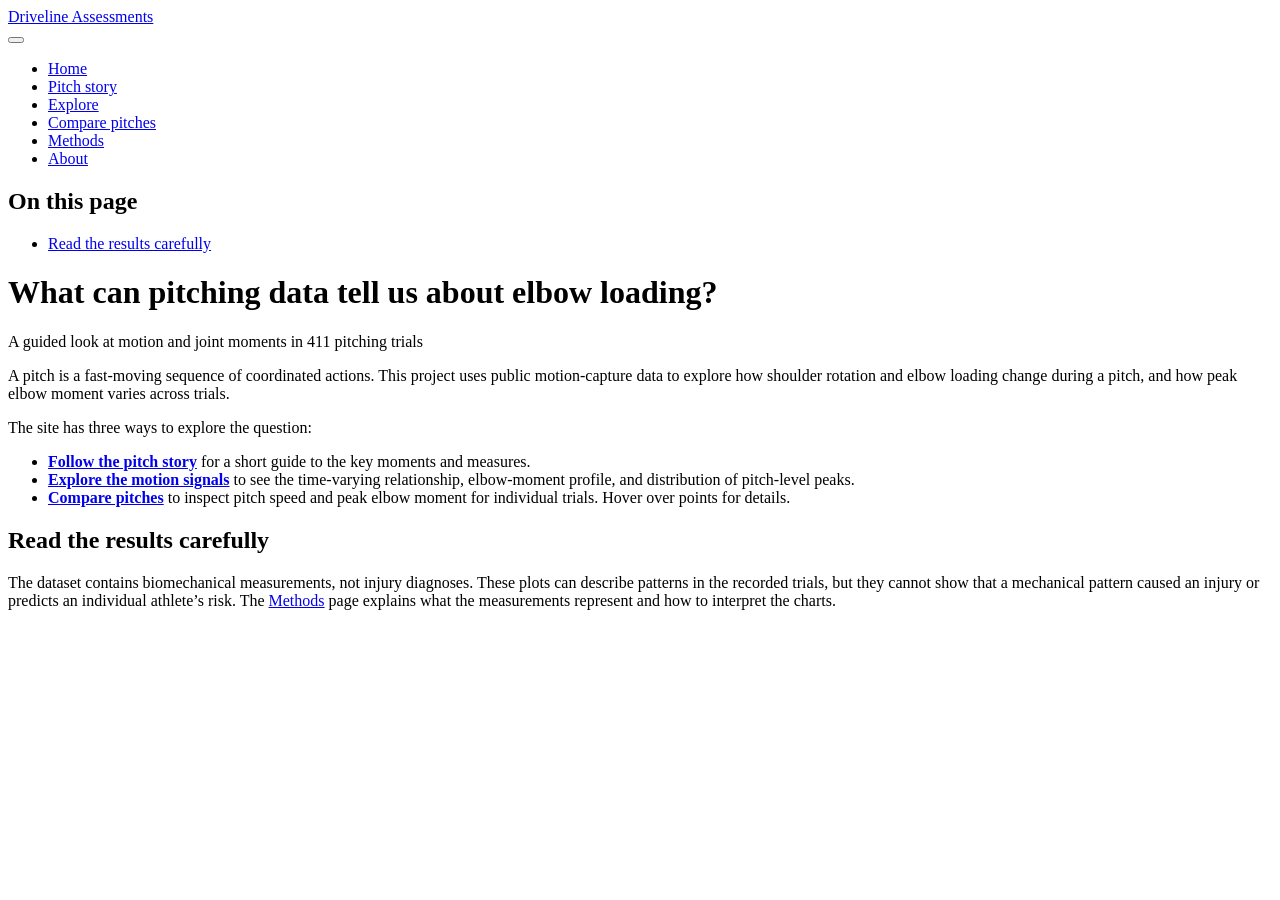
==== commit dc8a4c5a: "Built site for gh-pages" ====
--- a/index.html
+++ b/index.html
@@ -7,7 +7,7 @@
 <meta name="viewport" content="width=device-width, initial-scale=1.0, user-scalable=yes">
 
 
-<title>Shoulder rotation and elbow loading during a pitch – Driveline Assessments</title>
+<title>What can pitching data tell us about elbow loading? – Driveline Assessments</title>
 <style>
 /* Default styles provided by pandoc.
 ** See https://pandoc.org/MANUAL.html#variables-for-html for config info.
@@ -25,41 +25,6 @@
   width: 0.8em;
   margin: 0 0.8em 0.2em -1em; /* quarto-specific, see https://github.com/quarto-dev/quarto-cli/issues/4556 */ 
   vertical-align: middle;
-}
-/* CSS for syntax highlighting */
-html { -webkit-text-size-adjust: 100%; }
-pre > code.sourceCode { white-space: pre; position: relative; }
-pre > code.sourceCode > span { display: inline-block; line-height: 1.25; }
-pre > code.sourceCode > span:empty { height: 1.2em; }
-.sourceCode { overflow: visible; }
-code.sourceCode > span { color: inherit; text-decoration: inherit; }
-div.sourceCode { margin: 1em 0; }
-pre.sourceCode { margin: 0; }
-@media screen {
-div.sourceCode { overflow: auto; }
-}
-@media print {
-pre > code.sourceCode { white-space: pre-wrap; }
-pre > code.sourceCode > span { text-indent: -5em; padding-left: 5em; }
-}
-pre.numberSource code
-  { counter-reset: source-line 0; }
-pre.numberSource code > span
-  { position: relative; left: -4em; counter-increment: source-line; }
-pre.numberSource code > span > a:first-child::before
-  { content: counter(source-line);
-    position: relative; left: -1em; text-align: right; vertical-align: baseline;
-    border: none; display: inline-block;
-    -webkit-touch-callout: none; -webkit-user-select: none;
-    -khtml-user-select: none; -moz-user-select: none;
-    -ms-user-select: none; user-select: none;
-    padding: 0 4px; width: 4em;
-  }
-pre.numberSource { margin-left: 3em;  padding-left: 4px; }
-div.sourceCode
-  {   }
-@media screen {
-pre > code.sourceCode > span > a:first-child::before { text-decoration: underline; }
 }
 </style>
 
@@ -134,8 +99,24 @@
 <span class="menu-text">Home</span></a>
   </li>  
   <li class="nav-item">
+    <a class="nav-link" href="./story.html"> 
+<span class="menu-text">Pitch story</span></a>
+  </li>  
+  <li class="nav-item">
     <a class="nav-link" href="./explore.html"> 
 <span class="menu-text">Explore</span></a>
+  </li>  
+  <li class="nav-item">
+    <a class="nav-link" href="./compare.html"> 
+<span class="menu-text">Compare pitches</span></a>
+  </li>  
+  <li class="nav-item">
+    <a class="nav-link" href="./methods.html"> 
+<span class="menu-text">Methods</span></a>
+  </li>  
+  <li class="nav-item">
+    <a class="nav-link" href="./about.html"> 
+<span class="menu-text">About</span></a>
   </li>  
 </ul>
           </div> <!-- /navcollapse -->
@@ -153,11 +134,7 @@
     <h2 id="toc-title">On this page</h2>
    
   <ul>
-  <li><a href="#what-this-canand-cannottell-us" id="toc-what-this-canand-cannottell-us" class="nav-link active" data-scroll-target="#what-this-canand-cannottell-us">What this can—and cannot—tell us</a></li>
-  <li><a href="#shoulder-rotation-and-elbow-moment" id="toc-shoulder-rotation-and-elbow-moment" class="nav-link" data-scroll-target="#shoulder-rotation-and-elbow-moment">Shoulder rotation and elbow moment</a></li>
-  <li><a href="#how-elbow-moment-varies-during-a-pitch" id="toc-how-elbow-moment-varies-during-a-pitch" class="nav-link" data-scroll-target="#how-elbow-moment-varies-during-a-pitch">How elbow moment varies during a pitch</a></li>
-  <li><a href="#distribution-of-peak-elbow-varus-moment" id="toc-distribution-of-peak-elbow-varus-moment" class="nav-link" data-scroll-target="#distribution-of-peak-elbow-varus-moment">Distribution of peak elbow varus moment</a></li>
-  <li><a href="#about-the-data" id="toc-about-the-data" class="nav-link" data-scroll-target="#about-the-data">About the data</a></li>
+  <li><a href="#read-the-results-carefully" id="toc-read-the-results-carefully" class="nav-link active" data-scroll-target="#read-the-results-carefully">Read the results carefully</a></li>
   </ul>
 </nav>
     </div>
@@ -166,8 +143,8 @@
 
 <header id="title-block-header" class="quarto-title-block default">
 <div class="quarto-title">
-<h1 class="title">Shoulder rotation and elbow loading during a pitch</h1>
-<p class="subtitle lead">Time-resolved mechanics from Driveline’s OpenBiomechanics Project</p>
+<h1 class="title">What can pitching data tell us about elbow loading?</h1>
+<p class="subtitle lead">A guided look at motion and joint moments in 411 pitching trials</p>
 </div>
 
 
@@ -184,182 +161,16 @@
 </header>
 
 
-<p>How do throwing mechanics relate to elbow loading? This scatterplot compares shoulder rotation velocity and elbow varus/valgus moment throughout pitching motion-capture trials.</p>
-<section id="what-this-canand-cannottell-us" class="level2">
-<h2 class="anchored" data-anchor-id="what-this-canand-cannottell-us">What this can—and cannot—tell us</h2>
-<p>These measurements can help explore how mechanics and joint loading vary together and may inform hypotheses about injury risk. The dataset does <strong>not</strong> include confirmed injury diagnoses, so it cannot establish which athletes were injured or validate an injury-risk estimate.</p>
-</section>
-<section id="shoulder-rotation-and-elbow-moment" class="level2">
-<h2 class="anchored" data-anchor-id="shoulder-rotation-and-elbow-moment">Shoulder rotation and elbow moment</h2>
-<div class="cell">
-<details class="code-fold">
-<summary>Code</summary>
-<div class="code-copy-outer-scaffold"><div class="sourceCode cell-code" id="cb1"><pre class="sourceCode r code-with-copy"><code class="sourceCode r"><span id="cb1-1"><a href="#cb1-1" aria-hidden="true" tabindex="-1"></a><span class="fu">library</span>(ggplot2)</span>
-<span id="cb1-2"><a href="#cb1-2" aria-hidden="true" tabindex="-1"></a><span class="fu">library</span>(readr)</span>
-<span id="cb1-3"><a href="#cb1-3" aria-hidden="true" tabindex="-1"></a><span class="fu">library</span>(dplyr)</span>
-<span id="cb1-4"><a href="#cb1-4" aria-hidden="true" tabindex="-1"></a></span>
-<span id="cb1-5"><a href="#cb1-5" aria-hidden="true" tabindex="-1"></a>release_url <span class="ot">&lt;-</span> <span class="st">"https://github.com/drivelineresearch/openbiomechanics/releases/download/dataset-v1"</span></span>
-<span id="cb1-6"><a href="#cb1-6" aria-hidden="true" tabindex="-1"></a>forces_zip <span class="ot">&lt;-</span> <span class="fu">file.path</span>(<span class="fu">tempdir</span>(), <span class="st">"pitching_forces_moments.zip"</span>)</span>
-<span id="cb1-7"><a href="#cb1-7" aria-hidden="true" tabindex="-1"></a>velos_zip <span class="ot">&lt;-</span> <span class="fu">file.path</span>(<span class="fu">tempdir</span>(), <span class="st">"pitching_joint_velos.zip"</span>)</span>
-<span id="cb1-8"><a href="#cb1-8" aria-hidden="true" tabindex="-1"></a></span>
-<span id="cb1-9"><a href="#cb1-9" aria-hidden="true" tabindex="-1"></a><span class="fu">download.file</span>(</span>
-<span id="cb1-10"><a href="#cb1-10" aria-hidden="true" tabindex="-1"></a>  <span class="fu">paste</span>(release_url, <span class="st">"pitching_forces_moments.zip"</span>, <span class="at">sep =</span> <span class="st">"/"</span>),</span>
-<span id="cb1-11"><a href="#cb1-11" aria-hidden="true" tabindex="-1"></a>  forces_zip,</span>
-<span id="cb1-12"><a href="#cb1-12" aria-hidden="true" tabindex="-1"></a>  <span class="at">mode =</span> <span class="st">"wb"</span>,</span>
-<span id="cb1-13"><a href="#cb1-13" aria-hidden="true" tabindex="-1"></a>  <span class="at">quiet =</span> <span class="cn">TRUE</span></span>
-<span id="cb1-14"><a href="#cb1-14" aria-hidden="true" tabindex="-1"></a>)</span>
-<span id="cb1-15"><a href="#cb1-15" aria-hidden="true" tabindex="-1"></a><span class="fu">download.file</span>(</span>
-<span id="cb1-16"><a href="#cb1-16" aria-hidden="true" tabindex="-1"></a>  <span class="fu">paste</span>(release_url, <span class="st">"pitching_joint_velos.zip"</span>, <span class="at">sep =</span> <span class="st">"/"</span>),</span>
-<span id="cb1-17"><a href="#cb1-17" aria-hidden="true" tabindex="-1"></a>  velos_zip,</span>
-<span id="cb1-18"><a href="#cb1-18" aria-hidden="true" tabindex="-1"></a>  <span class="at">mode =</span> <span class="st">"wb"</span>,</span>
-<span id="cb1-19"><a href="#cb1-19" aria-hidden="true" tabindex="-1"></a>  <span class="at">quiet =</span> <span class="cn">TRUE</span></span>
-<span id="cb1-20"><a href="#cb1-20" aria-hidden="true" tabindex="-1"></a>)</span>
-<span id="cb1-21"><a href="#cb1-21" aria-hidden="true" tabindex="-1"></a></span>
-<span id="cb1-22"><a href="#cb1-22" aria-hidden="true" tabindex="-1"></a>velocities <span class="ot">&lt;-</span> <span class="fu">read_csv</span>(</span>
-<span id="cb1-23"><a href="#cb1-23" aria-hidden="true" tabindex="-1"></a>  <span class="fu">unz</span>(velos_zip, <span class="st">"joint_velos.csv"</span>),</span>
-<span id="cb1-24"><a href="#cb1-24" aria-hidden="true" tabindex="-1"></a>  <span class="at">col_select =</span> <span class="fu">c</span>(session_pitch, time, shoulder_velo_z),</span>
-<span id="cb1-25"><a href="#cb1-25" aria-hidden="true" tabindex="-1"></a>  <span class="at">show_col_types =</span> <span class="cn">FALSE</span></span>
-<span id="cb1-26"><a href="#cb1-26" aria-hidden="true" tabindex="-1"></a>)</span>
-<span id="cb1-27"><a href="#cb1-27" aria-hidden="true" tabindex="-1"></a>moments <span class="ot">&lt;-</span> <span class="fu">read_csv</span>(</span>
-<span id="cb1-28"><a href="#cb1-28" aria-hidden="true" tabindex="-1"></a>  <span class="fu">unz</span>(forces_zip, <span class="st">"forces_moments.csv"</span>),</span>
-<span id="cb1-29"><a href="#cb1-29" aria-hidden="true" tabindex="-1"></a>  <span class="at">col_select =</span> <span class="fu">c</span>(session_pitch, time, elbow_moment_y),</span>
-<span id="cb1-30"><a href="#cb1-30" aria-hidden="true" tabindex="-1"></a>  <span class="at">show_col_types =</span> <span class="cn">FALSE</span></span>
-<span id="cb1-31"><a href="#cb1-31" aria-hidden="true" tabindex="-1"></a>)</span>
-<span id="cb1-32"><a href="#cb1-32" aria-hidden="true" tabindex="-1"></a></span>
-<span id="cb1-33"><a href="#cb1-33" aria-hidden="true" tabindex="-1"></a>plot_data <span class="ot">&lt;-</span> <span class="fu">inner_join</span>(</span>
-<span id="cb1-34"><a href="#cb1-34" aria-hidden="true" tabindex="-1"></a>  velocities,</span>
-<span id="cb1-35"><a href="#cb1-35" aria-hidden="true" tabindex="-1"></a>  moments,</span>
-<span id="cb1-36"><a href="#cb1-36" aria-hidden="true" tabindex="-1"></a>  <span class="at">by =</span> <span class="fu">c</span>(<span class="st">"session_pitch"</span>, <span class="st">"time"</span>),</span>
-<span id="cb1-37"><a href="#cb1-37" aria-hidden="true" tabindex="-1"></a>  <span class="at">relationship =</span> <span class="st">"one-to-one"</span></span>
-<span id="cb1-38"><a href="#cb1-38" aria-hidden="true" tabindex="-1"></a>) <span class="sc">|&gt;</span></span>
-<span id="cb1-39"><a href="#cb1-39" aria-hidden="true" tabindex="-1"></a>  <span class="fu">filter</span>(<span class="sc">!</span><span class="fu">is.na</span>(shoulder_velo_z), <span class="sc">!</span><span class="fu">is.na</span>(elbow_moment_y))</span>
-<span id="cb1-40"><a href="#cb1-40" aria-hidden="true" tabindex="-1"></a></span>
-<span id="cb1-41"><a href="#cb1-41" aria-hidden="true" tabindex="-1"></a><span class="fu">ggplot</span>(plot_data, <span class="fu">aes</span>(<span class="at">x =</span> shoulder_velo_z, <span class="at">y =</span> elbow_moment_y)) <span class="sc">+</span></span>
-<span id="cb1-42"><a href="#cb1-42" aria-hidden="true" tabindex="-1"></a>  <span class="fu">geom_point</span>(<span class="at">alpha =</span> <span class="fl">0.05</span>, <span class="at">color =</span> <span class="st">"#176B87"</span>, <span class="at">size =</span> <span class="fl">0.5</span>) <span class="sc">+</span></span>
-<span id="cb1-43"><a href="#cb1-43" aria-hidden="true" tabindex="-1"></a>  <span class="fu">labs</span>(</span>
-<span id="cb1-44"><a href="#cb1-44" aria-hidden="true" tabindex="-1"></a>    <span class="at">x =</span> <span class="st">"Shoulder internal/external rotation velocity (deg/s; internal is negative)"</span>,</span>
-<span id="cb1-45"><a href="#cb1-45" aria-hidden="true" tabindex="-1"></a>    <span class="at">y =</span> <span class="st">"Elbow varus (+) / valgus (-) moment (Nm)"</span>,</span>
-<span id="cb1-46"><a href="#cb1-46" aria-hidden="true" tabindex="-1"></a>    <span class="at">caption =</span> <span class="fu">paste</span>(</span>
-<span id="cb1-47"><a href="#cb1-47" aria-hidden="true" tabindex="-1"></a>      <span class="st">"OpenBiomechanics Project; n ="</span>, <span class="fu">format</span>(<span class="fu">nrow</span>(plot_data), <span class="at">big.mark =</span> <span class="st">","</span>),</span>
-<span id="cb1-48"><a href="#cb1-48" aria-hidden="true" tabindex="-1"></a>      <span class="st">"time samples across"</span>, <span class="fu">n_distinct</span>(plot_data<span class="sc">$</span>session_pitch), <span class="st">"pitch trials"</span></span>
-<span id="cb1-49"><a href="#cb1-49" aria-hidden="true" tabindex="-1"></a>    )</span>
-<span id="cb1-50"><a href="#cb1-50" aria-hidden="true" tabindex="-1"></a>  ) <span class="sc">+</span></span>
-<span id="cb1-51"><a href="#cb1-51" aria-hidden="true" tabindex="-1"></a>  <span class="fu">theme_minimal</span>(<span class="at">base_size =</span> <span class="dv">13</span>)</span></code></pre></div><button title="Copy to Clipboard" class="code-copy-button"><i class="bi"></i></button></div>
-</details>
-<div class="cell-output-display">
-<div id="fig-shoulder-elbow" class="quarto-float quarto-figure quarto-figure-center anchored">
-<figure class="quarto-float quarto-float-fig figure">
-<div aria-describedby="fig-shoulder-elbow-caption-0ceaefa1-69ba-4598-a22c-09a6ac19f8ca">
-<img src="index_files/figure-html/fig-shoulder-elbow-1.png" class="img-fluid figure-img" width="864">
-</div>
-<figcaption class="quarto-float-caption-bottom quarto-float-caption quarto-float-fig" id="fig-shoulder-elbow-caption-0ceaefa1-69ba-4598-a22c-09a6ac19f8ca">
-Figure&nbsp;1: Shoulder rotation velocity and elbow moment at matched time points during pitching trials.
-</figcaption>
-</figure>
-</div>
-</div>
-</div>
-<p>This scatterplot helps show whether shoulder rotation speed and elbow moment tend to vary together during pitching. A pattern in the points can suggest an association between these mechanics, but it does not show that one causes the other or that either measure predicts injury.</p>
-<p>The chart contains <strong>246,065 matched time samples</strong> from <strong>411 pitching trials</strong>. Marker-derived signals are sampled at 360 Hz, so each pitch contributes many measurements over time. Samples from the same pitch are repeated observations, not independent pitches.</p>
-<p>Pitch speed and stride length are available in the project’s pitch-level summary data, alongside peak shoulder-rotation velocity and elbow varus moment. This chart focuses on the time-varying mechanics instead.</p>
-</section>
-<section id="how-elbow-moment-varies-during-a-pitch" class="level2">
-<h2 class="anchored" data-anchor-id="how-elbow-moment-varies-during-a-pitch">How elbow moment varies during a pitch</h2>
-<p>The next plot shows how elbow varus/valgus moment changes over the recorded duration of a pitch. Curves are aligned by each trial’s relative time and summarized with the median and interquartile range. This is an elbow loading measure, not a direct measurement of stress on shoulder tissue.</p>
-<div class="cell">
-<details class="code-fold">
-<summary>Code</summary>
-<div class="code-copy-outer-scaffold"><div class="sourceCode cell-code" id="cb2"><pre class="sourceCode r code-with-copy"><code class="sourceCode r"><span id="cb2-1"><a href="#cb2-1" aria-hidden="true" tabindex="-1"></a>moment_profile <span class="ot">&lt;-</span> plot_data <span class="sc">|&gt;</span></span>
-<span id="cb2-2"><a href="#cb2-2" aria-hidden="true" tabindex="-1"></a>  <span class="fu">group_by</span>(session_pitch) <span class="sc">|&gt;</span></span>
-<span id="cb2-3"><a href="#cb2-3" aria-hidden="true" tabindex="-1"></a>  <span class="fu">mutate</span>(</span>
-<span id="cb2-4"><a href="#cb2-4" aria-hidden="true" tabindex="-1"></a>    <span class="at">pitch_progress =</span> <span class="fu">round</span>(</span>
-<span id="cb2-5"><a href="#cb2-5" aria-hidden="true" tabindex="-1"></a>      (time <span class="sc">-</span> <span class="fu">min</span>(time)) <span class="sc">/</span> (<span class="fu">max</span>(time) <span class="sc">-</span> <span class="fu">min</span>(time)) <span class="sc">*</span> <span class="dv">100</span></span>
-<span id="cb2-6"><a href="#cb2-6" aria-hidden="true" tabindex="-1"></a>    )</span>
-<span id="cb2-7"><a href="#cb2-7" aria-hidden="true" tabindex="-1"></a>  ) <span class="sc">|&gt;</span></span>
-<span id="cb2-8"><a href="#cb2-8" aria-hidden="true" tabindex="-1"></a>  <span class="fu">group_by</span>(session_pitch, pitch_progress) <span class="sc">|&gt;</span></span>
-<span id="cb2-9"><a href="#cb2-9" aria-hidden="true" tabindex="-1"></a>  <span class="fu">summarise</span>(<span class="at">elbow_moment_y =</span> <span class="fu">median</span>(elbow_moment_y), <span class="at">.groups =</span> <span class="st">"drop"</span>) <span class="sc">|&gt;</span></span>
-<span id="cb2-10"><a href="#cb2-10" aria-hidden="true" tabindex="-1"></a>  <span class="fu">group_by</span>(pitch_progress) <span class="sc">|&gt;</span></span>
-<span id="cb2-11"><a href="#cb2-11" aria-hidden="true" tabindex="-1"></a>  <span class="fu">summarise</span>(</span>
-<span id="cb2-12"><a href="#cb2-12" aria-hidden="true" tabindex="-1"></a>    <span class="at">median_moment =</span> <span class="fu">median</span>(elbow_moment_y),</span>
-<span id="cb2-13"><a href="#cb2-13" aria-hidden="true" tabindex="-1"></a>    <span class="at">lower_moment =</span> <span class="fu">quantile</span>(elbow_moment_y, <span class="fl">0.25</span>),</span>
-<span id="cb2-14"><a href="#cb2-14" aria-hidden="true" tabindex="-1"></a>    <span class="at">upper_moment =</span> <span class="fu">quantile</span>(elbow_moment_y, <span class="fl">0.75</span>),</span>
-<span id="cb2-15"><a href="#cb2-15" aria-hidden="true" tabindex="-1"></a>    <span class="at">.groups =</span> <span class="st">"drop"</span></span>
-<span id="cb2-16"><a href="#cb2-16" aria-hidden="true" tabindex="-1"></a>  )</span>
-<span id="cb2-17"><a href="#cb2-17" aria-hidden="true" tabindex="-1"></a></span>
-<span id="cb2-18"><a href="#cb2-18" aria-hidden="true" tabindex="-1"></a><span class="fu">ggplot</span>(moment_profile, <span class="fu">aes</span>(<span class="at">x =</span> pitch_progress, <span class="at">y =</span> median_moment)) <span class="sc">+</span></span>
-<span id="cb2-19"><a href="#cb2-19" aria-hidden="true" tabindex="-1"></a>  <span class="fu">geom_ribbon</span>(</span>
-<span id="cb2-20"><a href="#cb2-20" aria-hidden="true" tabindex="-1"></a>    <span class="fu">aes</span>(<span class="at">ymin =</span> lower_moment, <span class="at">ymax =</span> upper_moment),</span>
-<span id="cb2-21"><a href="#cb2-21" aria-hidden="true" tabindex="-1"></a>    <span class="at">fill =</span> <span class="st">"#8FC1D4"</span>,</span>
-<span id="cb2-22"><a href="#cb2-22" aria-hidden="true" tabindex="-1"></a>    <span class="at">alpha =</span> <span class="fl">0.5</span></span>
-<span id="cb2-23"><a href="#cb2-23" aria-hidden="true" tabindex="-1"></a>  ) <span class="sc">+</span></span>
-<span id="cb2-24"><a href="#cb2-24" aria-hidden="true" tabindex="-1"></a>  <span class="fu">geom_line</span>(<span class="at">color =</span> <span class="st">"#176B87"</span>, <span class="at">linewidth =</span> <span class="dv">1</span>) <span class="sc">+</span></span>
-<span id="cb2-25"><a href="#cb2-25" aria-hidden="true" tabindex="-1"></a>  <span class="fu">labs</span>(</span>
-<span id="cb2-26"><a href="#cb2-26" aria-hidden="true" tabindex="-1"></a>    <span class="at">x =</span> <span class="st">"Relative recorded pitch duration (%)"</span>,</span>
-<span id="cb2-27"><a href="#cb2-27" aria-hidden="true" tabindex="-1"></a>    <span class="at">y =</span> <span class="st">"Elbow varus (+) / valgus (-) moment (Nm)"</span></span>
-<span id="cb2-28"><a href="#cb2-28" aria-hidden="true" tabindex="-1"></a>  ) <span class="sc">+</span></span>
-<span id="cb2-29"><a href="#cb2-29" aria-hidden="true" tabindex="-1"></a>  <span class="fu">theme_minimal</span>(<span class="at">base_size =</span> <span class="dv">13</span>)</span></code></pre></div><button title="Copy to Clipboard" class="code-copy-button"><i class="bi"></i></button></div>
-</details>
-<div class="cell-output-display">
-<div id="fig-elbow-moment-time" class="quarto-float quarto-figure quarto-figure-center anchored">
-<figure class="quarto-float quarto-float-fig figure">
-<div aria-describedby="fig-elbow-moment-time-caption-0ceaefa1-69ba-4598-a22c-09a6ac19f8ca">
-<img src="index_files/figure-html/fig-elbow-moment-time-1.png" class="img-fluid figure-img" width="864">
-</div>
-<figcaption class="quarto-float-caption-bottom quarto-float-caption quarto-float-fig" id="fig-elbow-moment-time-caption-0ceaefa1-69ba-4598-a22c-09a6ac19f8ca">
-Figure&nbsp;2: Median elbow varus/valgus moment over the relative recorded duration of a pitch; shading shows the interquartile range across pitches.
-</figcaption>
-</figure>
-</div>
-</div>
-</div>
-<p>This time-course plot adds context by showing when elbow moment tends to rise or fall over a pitch, while the shaded band shows how much the middle half of trials varies at each point. It helps locate phases of greater typical elbow loading and compare consistency across pitches; it does not measure shoulder tissue stress or establish injury risk.</p>
-</section>
-<section id="distribution-of-peak-elbow-varus-moment" class="level2">
-<h2 class="anchored" data-anchor-id="distribution-of-peak-elbow-varus-moment">Distribution of peak elbow varus moment</h2>
-<div class="cell">
-<details class="code-fold">
-<summary>Code</summary>
-<div class="code-copy-outer-scaffold"><div class="sourceCode cell-code" id="cb3"><pre class="sourceCode r code-with-copy"><code class="sourceCode r"><span id="cb3-1"><a href="#cb3-1" aria-hidden="true" tabindex="-1"></a>pitch_peak_moments <span class="ot">&lt;-</span> plot_data <span class="sc">|&gt;</span></span>
-<span id="cb3-2"><a href="#cb3-2" aria-hidden="true" tabindex="-1"></a>  <span class="fu">group_by</span>(session_pitch) <span class="sc">|&gt;</span></span>
-<span id="cb3-3"><a href="#cb3-3" aria-hidden="true" tabindex="-1"></a>  <span class="fu">summarise</span>(<span class="at">peak_varus_moment =</span> <span class="fu">max</span>(elbow_moment_y), <span class="at">.groups =</span> <span class="st">"drop"</span>)</span>
-<span id="cb3-4"><a href="#cb3-4" aria-hidden="true" tabindex="-1"></a></span>
-<span id="cb3-5"><a href="#cb3-5" aria-hidden="true" tabindex="-1"></a><span class="fu">ggplot</span>(pitch_peak_moments, <span class="fu">aes</span>(<span class="at">x =</span> peak_varus_moment)) <span class="sc">+</span></span>
-<span id="cb3-6"><a href="#cb3-6" aria-hidden="true" tabindex="-1"></a>  <span class="fu">geom_histogram</span>(<span class="at">bins =</span> <span class="dv">30</span>, <span class="at">fill =</span> <span class="st">"#176B87"</span>, <span class="at">color =</span> <span class="st">"white"</span>) <span class="sc">+</span></span>
-<span id="cb3-7"><a href="#cb3-7" aria-hidden="true" tabindex="-1"></a>  <span class="fu">geom_vline</span>(</span>
-<span id="cb3-8"><a href="#cb3-8" aria-hidden="true" tabindex="-1"></a>    <span class="at">xintercept =</span> <span class="fu">median</span>(pitch_peak_moments<span class="sc">$</span>peak_varus_moment),</span>
-<span id="cb3-9"><a href="#cb3-9" aria-hidden="true" tabindex="-1"></a>    <span class="at">linetype =</span> <span class="st">"dashed"</span>,</span>
-<span id="cb3-10"><a href="#cb3-10" aria-hidden="true" tabindex="-1"></a>    <span class="at">color =</span> <span class="st">"#C45435"</span>,</span>
-<span id="cb3-11"><a href="#cb3-11" aria-hidden="true" tabindex="-1"></a>    <span class="at">linewidth =</span> <span class="dv">1</span></span>
-<span id="cb3-12"><a href="#cb3-12" aria-hidden="true" tabindex="-1"></a>  ) <span class="sc">+</span></span>
-<span id="cb3-13"><a href="#cb3-13" aria-hidden="true" tabindex="-1"></a>  <span class="fu">labs</span>(</span>
-<span id="cb3-14"><a href="#cb3-14" aria-hidden="true" tabindex="-1"></a>    <span class="at">x =</span> <span class="st">"Peak elbow varus (+) / valgus (-) moment per pitch (Nm)"</span>,</span>
-<span id="cb3-15"><a href="#cb3-15" aria-hidden="true" tabindex="-1"></a>    <span class="at">y =</span> <span class="st">"Number of pitches"</span>,</span>
-<span id="cb3-16"><a href="#cb3-16" aria-hidden="true" tabindex="-1"></a>    <span class="at">caption =</span> <span class="fu">paste</span>(</span>
-<span id="cb3-17"><a href="#cb3-17" aria-hidden="true" tabindex="-1"></a>      <span class="st">"One peak value per pitch; dashed line is the median across"</span>,</span>
-<span id="cb3-18"><a href="#cb3-18" aria-hidden="true" tabindex="-1"></a>      <span class="fu">nrow</span>(pitch_peak_moments), <span class="st">"pitches."</span></span>
-<span id="cb3-19"><a href="#cb3-19" aria-hidden="true" tabindex="-1"></a>    )</span>
-<span id="cb3-20"><a href="#cb3-20" aria-hidden="true" tabindex="-1"></a>  ) <span class="sc">+</span></span>
-<span id="cb3-21"><a href="#cb3-21" aria-hidden="true" tabindex="-1"></a>  <span class="fu">theme_minimal</span>(<span class="at">base_size =</span> <span class="dv">13</span>)</span></code></pre></div><button title="Copy to Clipboard" class="code-copy-button"><i class="bi"></i></button></div>
-</details>
-<div class="cell-output-display">
-<div id="fig-varus-moment-distribution" class="quarto-float quarto-figure quarto-figure-center anchored">
-<figure class="quarto-float quarto-float-fig figure">
-<div aria-describedby="fig-varus-moment-distribution-caption-0ceaefa1-69ba-4598-a22c-09a6ac19f8ca">
-<img src="index_files/figure-html/fig-varus-moment-distribution-1.png" class="img-fluid figure-img" width="864">
-</div>
-<figcaption class="quarto-float-caption-bottom quarto-float-caption quarto-float-fig" id="fig-varus-moment-distribution-caption-0ceaefa1-69ba-4598-a22c-09a6ac19f8ca">
-Figure&nbsp;3: Distribution of each pitch’s peak signed elbow varus moment; the dashed line marks the median across pitches.
-</figcaption>
-</figure>
-</div>
-</div>
-</div>
-<p>This plot shows how peak elbow moments are distributed across pitches, with one value per pitch so trials with more recorded time samples do not dominate the distribution. It compares peak elbow loading between trials, not how load is distributed across shoulder tissues or how much stress an individual shoulder experiences.</p>
-</section>
-<section id="about-the-data" class="level2">
-<h2 class="anchored" data-anchor-id="about-the-data">About the data</h2>
-<p>The data come from Driveline Baseball Research &amp; Development’s <a href="https://github.com/drivelineresearch/openbiomechanics">OpenBiomechanics Project</a>. The repository documents <strong>411 pitching trials</strong>, not 40,000 distinct pitches. The full-signal tables used here contain 247,709 matched timestamps across those trials; the chart includes samples where both measurements are present. The pitch-level table includes pitch speed, stride length, and summary loading metrics.</p>
-<p>Sources: <a href="https://github.com/drivelineresearch/openbiomechanics/releases/tag/dataset-v1">pitching full-signal release</a> and <a href="https://github.com/drivelineresearch/openbiomechanics/tree/main/baseball_pitching/data">pitching summary data</a>. Used under the <a href="https://github.com/drivelineresearch/openbiomechanics/blob/main/LICENSE-DATA.md">CC BY-NC-SA 4.0 data license</a>.</p>
+<p>A pitch is a fast-moving sequence of coordinated actions. This project uses public motion-capture data to explore how shoulder rotation and elbow loading change during a pitch, and how peak elbow moment varies across trials.</p>
+<p>The site has three ways to explore the question:</p>
+<ul>
+<li><strong><a href="./story.html">Follow the pitch story</a></strong> for a short guide to the key moments and measures.</li>
+<li><strong><a href="./explore.html">Explore the motion signals</a></strong> to see the time-varying relationship, elbow-moment profile, and distribution of pitch-level peaks.</li>
+<li><strong><a href="./compare.html">Compare pitches</a></strong> to inspect pitch speed and peak elbow moment for individual trials. Hover over points for details.</li>
+</ul>
+<section id="read-the-results-carefully" class="level2">
+<h2 class="anchored" data-anchor-id="read-the-results-carefully">Read the results carefully</h2>
+<p>The dataset contains biomechanical measurements, not injury diagnoses. These plots can describe patterns in the recorded trials, but they cannot show that a mechanical pattern caused an injury or predicts an individual athlete’s risk. The <a href="./methods.html">Methods</a> page explains what the measurements represent and how to interpret the charts.</p>
 
 
 </section>
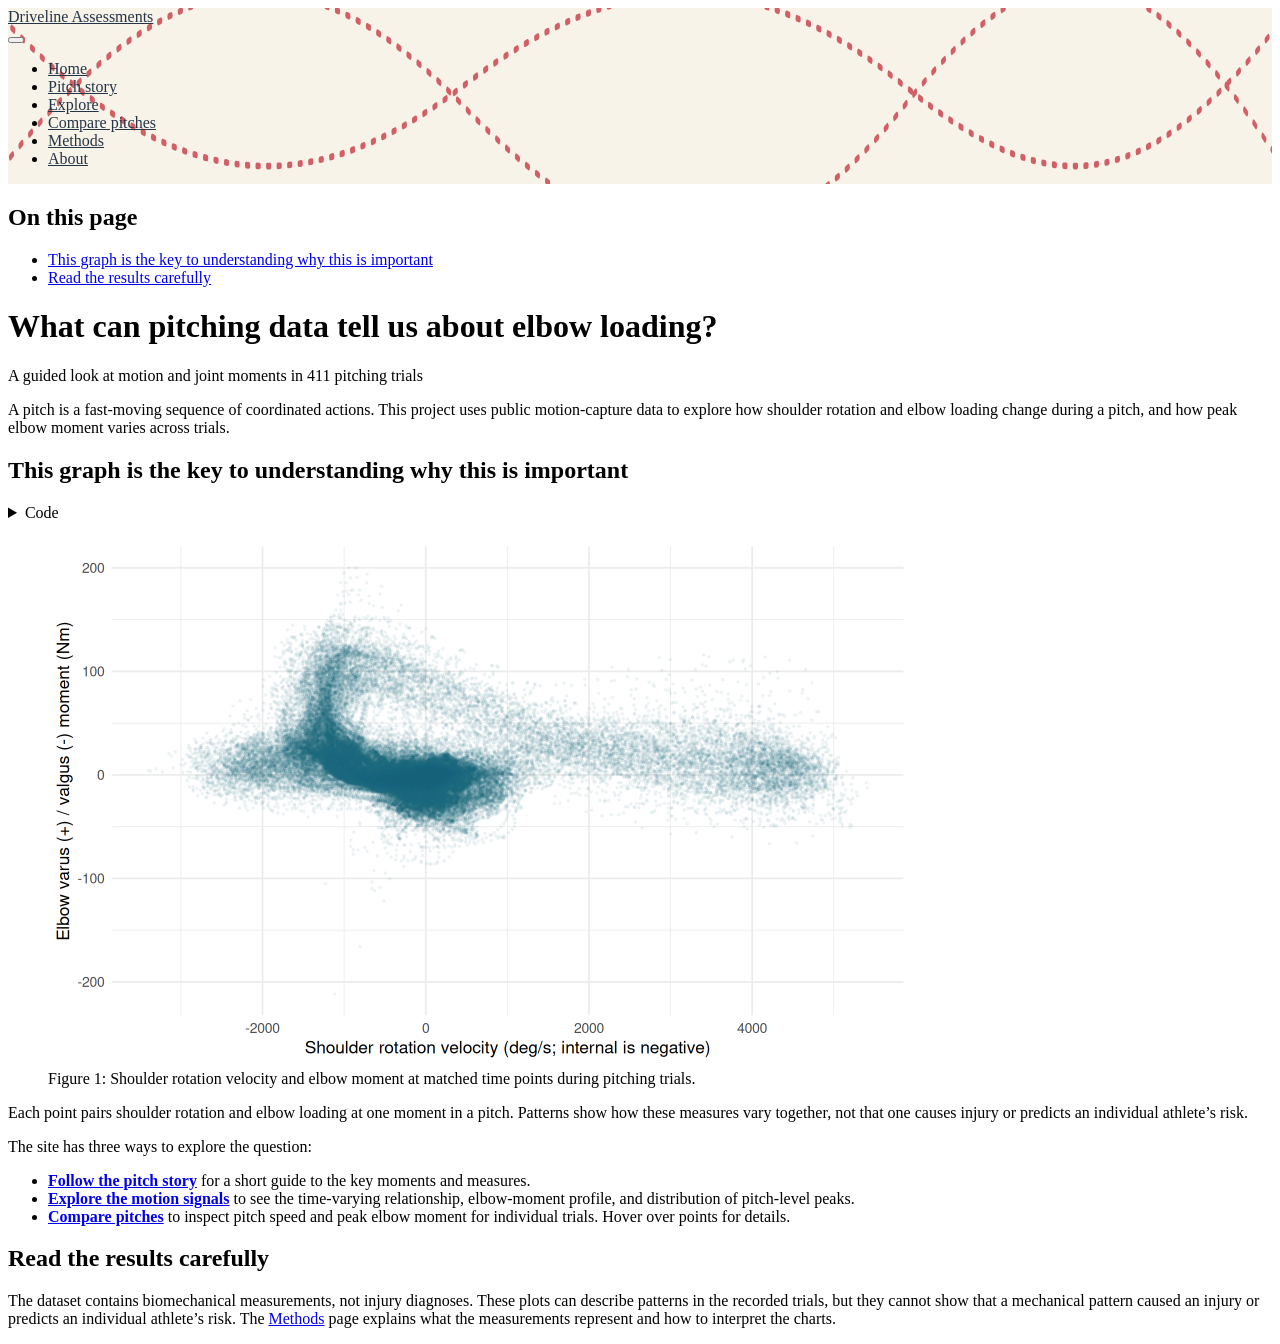
==== commit 814fcbe4: "Built site for gh-pages" ====
--- a/index.html
+++ b/index.html
@@ -25,6 +25,41 @@
   width: 0.8em;
   margin: 0 0.8em 0.2em -1em; /* quarto-specific, see https://github.com/quarto-dev/quarto-cli/issues/4556 */ 
   vertical-align: middle;
+}
+/* CSS for syntax highlighting */
+html { -webkit-text-size-adjust: 100%; }
+pre > code.sourceCode { white-space: pre; position: relative; }
+pre > code.sourceCode > span { display: inline-block; line-height: 1.25; }
+pre > code.sourceCode > span:empty { height: 1.2em; }
+.sourceCode { overflow: visible; }
+code.sourceCode > span { color: inherit; text-decoration: inherit; }
+div.sourceCode { margin: 1em 0; }
+pre.sourceCode { margin: 0; }
+@media screen {
+div.sourceCode { overflow: auto; }
+}
+@media print {
+pre > code.sourceCode { white-space: pre-wrap; }
+pre > code.sourceCode > span { text-indent: -5em; padding-left: 5em; }
+}
+pre.numberSource code
+  { counter-reset: source-line 0; }
+pre.numberSource code > span
+  { position: relative; left: -4em; counter-increment: source-line; }
+pre.numberSource code > span > a:first-child::before
+  { content: counter(source-line);
+    position: relative; left: -1em; text-align: right; vertical-align: baseline;
+    border: none; display: inline-block;
+    -webkit-touch-callout: none; -webkit-user-select: none;
+    -khtml-user-select: none; -moz-user-select: none;
+    -ms-user-select: none; user-select: none;
+    padding: 0 4px; width: 4em;
+  }
+pre.numberSource { margin-left: 3em;  padding-left: 4px; }
+div.sourceCode
+  {   }
+@media screen {
+pre > code.sourceCode > span > a:first-child::before { text-decoration: underline; }
 }
 </style>
 
@@ -75,6 +110,7 @@
 }</script>
 
 
+<link rel="stylesheet" href="styles.css">
 </head>
 
 <body class="nav-fixed quarto-light">
@@ -134,7 +170,8 @@
     <h2 id="toc-title">On this page</h2>
    
   <ul>
-  <li><a href="#read-the-results-carefully" id="toc-read-the-results-carefully" class="nav-link active" data-scroll-target="#read-the-results-carefully">Read the results carefully</a></li>
+  <li><a href="#this-graph-is-the-key-to-understanding-why-this-is-important" id="toc-this-graph-is-the-key-to-understanding-why-this-is-important" class="nav-link active" data-scroll-target="#this-graph-is-the-key-to-understanding-why-this-is-important">This graph is the key to understanding why this is important</a></li>
+  <li><a href="#read-the-results-carefully" id="toc-read-the-results-carefully" class="nav-link" data-scroll-target="#read-the-results-carefully">Read the results carefully</a></li>
   </ul>
 </nav>
     </div>
@@ -162,12 +199,80 @@
 
 
 <p>A pitch is a fast-moving sequence of coordinated actions. This project uses public motion-capture data to explore how shoulder rotation and elbow loading change during a pitch, and how peak elbow moment varies across trials.</p>
+<section id="this-graph-is-the-key-to-understanding-why-this-is-important" class="level2">
+<h2 class="anchored" data-anchor-id="this-graph-is-the-key-to-understanding-why-this-is-important">This graph is the key to understanding why this is important</h2>
+<div class="cell">
+<details class="code-fold">
+<summary>Code</summary>
+<div class="code-copy-outer-scaffold"><div class="sourceCode cell-code" id="cb1"><pre class="sourceCode r code-with-copy"><code class="sourceCode r"><span id="cb1-1"><a href="#cb1-1" aria-hidden="true" tabindex="-1"></a><span class="fu">library</span>(ggplot2)</span>
+<span id="cb1-2"><a href="#cb1-2" aria-hidden="true" tabindex="-1"></a><span class="fu">library</span>(readr)</span>
+<span id="cb1-3"><a href="#cb1-3" aria-hidden="true" tabindex="-1"></a><span class="fu">library</span>(dplyr)</span>
+<span id="cb1-4"><a href="#cb1-4" aria-hidden="true" tabindex="-1"></a></span>
+<span id="cb1-5"><a href="#cb1-5" aria-hidden="true" tabindex="-1"></a>release_url <span class="ot">&lt;-</span> <span class="st">"https://github.com/drivelineresearch/openbiomechanics/releases/download/dataset-v1"</span></span>
+<span id="cb1-6"><a href="#cb1-6" aria-hidden="true" tabindex="-1"></a>forces_zip <span class="ot">&lt;-</span> <span class="fu">file.path</span>(<span class="fu">tempdir</span>(), <span class="st">"pitching_forces_moments.zip"</span>)</span>
+<span id="cb1-7"><a href="#cb1-7" aria-hidden="true" tabindex="-1"></a>velos_zip <span class="ot">&lt;-</span> <span class="fu">file.path</span>(<span class="fu">tempdir</span>(), <span class="st">"pitching_joint_velos.zip"</span>)</span>
+<span id="cb1-8"><a href="#cb1-8" aria-hidden="true" tabindex="-1"></a></span>
+<span id="cb1-9"><a href="#cb1-9" aria-hidden="true" tabindex="-1"></a><span class="fu">download.file</span>(</span>
+<span id="cb1-10"><a href="#cb1-10" aria-hidden="true" tabindex="-1"></a>  <span class="fu">paste</span>(release_url, <span class="st">"pitching_forces_moments.zip"</span>, <span class="at">sep =</span> <span class="st">"/"</span>),</span>
+<span id="cb1-11"><a href="#cb1-11" aria-hidden="true" tabindex="-1"></a>  forces_zip,</span>
+<span id="cb1-12"><a href="#cb1-12" aria-hidden="true" tabindex="-1"></a>  <span class="at">mode =</span> <span class="st">"wb"</span>,</span>
+<span id="cb1-13"><a href="#cb1-13" aria-hidden="true" tabindex="-1"></a>  <span class="at">quiet =</span> <span class="cn">TRUE</span></span>
+<span id="cb1-14"><a href="#cb1-14" aria-hidden="true" tabindex="-1"></a>)</span>
+<span id="cb1-15"><a href="#cb1-15" aria-hidden="true" tabindex="-1"></a><span class="fu">download.file</span>(</span>
+<span id="cb1-16"><a href="#cb1-16" aria-hidden="true" tabindex="-1"></a>  <span class="fu">paste</span>(release_url, <span class="st">"pitching_joint_velos.zip"</span>, <span class="at">sep =</span> <span class="st">"/"</span>),</span>
+<span id="cb1-17"><a href="#cb1-17" aria-hidden="true" tabindex="-1"></a>  velos_zip,</span>
+<span id="cb1-18"><a href="#cb1-18" aria-hidden="true" tabindex="-1"></a>  <span class="at">mode =</span> <span class="st">"wb"</span>,</span>
+<span id="cb1-19"><a href="#cb1-19" aria-hidden="true" tabindex="-1"></a>  <span class="at">quiet =</span> <span class="cn">TRUE</span></span>
+<span id="cb1-20"><a href="#cb1-20" aria-hidden="true" tabindex="-1"></a>)</span>
+<span id="cb1-21"><a href="#cb1-21" aria-hidden="true" tabindex="-1"></a></span>
+<span id="cb1-22"><a href="#cb1-22" aria-hidden="true" tabindex="-1"></a>velocities <span class="ot">&lt;-</span> <span class="fu">read_csv</span>(</span>
+<span id="cb1-23"><a href="#cb1-23" aria-hidden="true" tabindex="-1"></a>  <span class="fu">unz</span>(velos_zip, <span class="st">"joint_velos.csv"</span>),</span>
+<span id="cb1-24"><a href="#cb1-24" aria-hidden="true" tabindex="-1"></a>  <span class="at">col_select =</span> <span class="fu">c</span>(session_pitch, time, shoulder_velo_z),</span>
+<span id="cb1-25"><a href="#cb1-25" aria-hidden="true" tabindex="-1"></a>  <span class="at">show_col_types =</span> <span class="cn">FALSE</span></span>
+<span id="cb1-26"><a href="#cb1-26" aria-hidden="true" tabindex="-1"></a>)</span>
+<span id="cb1-27"><a href="#cb1-27" aria-hidden="true" tabindex="-1"></a>moments <span class="ot">&lt;-</span> <span class="fu">read_csv</span>(</span>
+<span id="cb1-28"><a href="#cb1-28" aria-hidden="true" tabindex="-1"></a>  <span class="fu">unz</span>(forces_zip, <span class="st">"forces_moments.csv"</span>),</span>
+<span id="cb1-29"><a href="#cb1-29" aria-hidden="true" tabindex="-1"></a>  <span class="at">col_select =</span> <span class="fu">c</span>(session_pitch, time, elbow_moment_y),</span>
+<span id="cb1-30"><a href="#cb1-30" aria-hidden="true" tabindex="-1"></a>  <span class="at">show_col_types =</span> <span class="cn">FALSE</span></span>
+<span id="cb1-31"><a href="#cb1-31" aria-hidden="true" tabindex="-1"></a>)</span>
+<span id="cb1-32"><a href="#cb1-32" aria-hidden="true" tabindex="-1"></a></span>
+<span id="cb1-33"><a href="#cb1-33" aria-hidden="true" tabindex="-1"></a>plot_data <span class="ot">&lt;-</span> <span class="fu">inner_join</span>(</span>
+<span id="cb1-34"><a href="#cb1-34" aria-hidden="true" tabindex="-1"></a>  velocities,</span>
+<span id="cb1-35"><a href="#cb1-35" aria-hidden="true" tabindex="-1"></a>  moments,</span>
+<span id="cb1-36"><a href="#cb1-36" aria-hidden="true" tabindex="-1"></a>  <span class="at">by =</span> <span class="fu">c</span>(<span class="st">"session_pitch"</span>, <span class="st">"time"</span>),</span>
+<span id="cb1-37"><a href="#cb1-37" aria-hidden="true" tabindex="-1"></a>  <span class="at">relationship =</span> <span class="st">"one-to-one"</span></span>
+<span id="cb1-38"><a href="#cb1-38" aria-hidden="true" tabindex="-1"></a>) <span class="sc">|&gt;</span></span>
+<span id="cb1-39"><a href="#cb1-39" aria-hidden="true" tabindex="-1"></a>  <span class="fu">filter</span>(<span class="sc">!</span><span class="fu">is.na</span>(shoulder_velo_z), <span class="sc">!</span><span class="fu">is.na</span>(elbow_moment_y))</span>
+<span id="cb1-40"><a href="#cb1-40" aria-hidden="true" tabindex="-1"></a></span>
+<span id="cb1-41"><a href="#cb1-41" aria-hidden="true" tabindex="-1"></a><span class="fu">ggplot</span>(plot_data, <span class="fu">aes</span>(<span class="at">x =</span> shoulder_velo_z, <span class="at">y =</span> elbow_moment_y)) <span class="sc">+</span></span>
+<span id="cb1-42"><a href="#cb1-42" aria-hidden="true" tabindex="-1"></a>  <span class="fu">geom_point</span>(<span class="at">alpha =</span> <span class="fl">0.05</span>, <span class="at">color =</span> <span class="st">"#176B87"</span>, <span class="at">size =</span> <span class="fl">0.5</span>) <span class="sc">+</span></span>
+<span id="cb1-43"><a href="#cb1-43" aria-hidden="true" tabindex="-1"></a>  <span class="fu">labs</span>(</span>
+<span id="cb1-44"><a href="#cb1-44" aria-hidden="true" tabindex="-1"></a>    <span class="at">x =</span> <span class="st">"Shoulder rotation velocity (deg/s; internal is negative)"</span>,</span>
+<span id="cb1-45"><a href="#cb1-45" aria-hidden="true" tabindex="-1"></a>    <span class="at">y =</span> <span class="st">"Elbow varus (+) / valgus (-) moment (Nm)"</span></span>
+<span id="cb1-46"><a href="#cb1-46" aria-hidden="true" tabindex="-1"></a>  ) <span class="sc">+</span></span>
+<span id="cb1-47"><a href="#cb1-47" aria-hidden="true" tabindex="-1"></a>  <span class="fu">theme_minimal</span>(<span class="at">base_size =</span> <span class="dv">13</span>)</span></code></pre></div><button title="Copy to Clipboard" class="code-copy-button"><i class="bi"></i></button></div>
+</details>
+<div class="cell-output-display">
+<div id="fig-home-shoulder-elbow" class="quarto-float quarto-figure quarto-figure-center anchored">
+<figure class="quarto-float quarto-float-fig figure">
+<div aria-describedby="fig-home-shoulder-elbow-caption-0ceaefa1-69ba-4598-a22c-09a6ac19f8ca">
+<img src="index_files/figure-html/fig-home-shoulder-elbow-1.png" class="img-fluid figure-img" width="864">
+</div>
+<figcaption class="quarto-float-caption-bottom quarto-float-caption quarto-float-fig" id="fig-home-shoulder-elbow-caption-0ceaefa1-69ba-4598-a22c-09a6ac19f8ca">
+Figure&nbsp;1: Shoulder rotation velocity and elbow moment at matched time points during pitching trials.
+</figcaption>
+</figure>
+</div>
+</div>
+</div>
+<p>Each point pairs shoulder rotation and elbow loading at one moment in a pitch. Patterns show how these measures vary together, not that one causes injury or predicts an individual athlete’s risk.</p>
 <p>The site has three ways to explore the question:</p>
 <ul>
 <li><strong><a href="./story.html">Follow the pitch story</a></strong> for a short guide to the key moments and measures.</li>
 <li><strong><a href="./explore.html">Explore the motion signals</a></strong> to see the time-varying relationship, elbow-moment profile, and distribution of pitch-level peaks.</li>
 <li><strong><a href="./compare.html">Compare pitches</a></strong> to inspect pitch speed and peak elbow moment for individual trials. Hover over points for details.</li>
 </ul>
+</section>
 <section id="read-the-results-carefully" class="level2">
 <h2 class="anchored" data-anchor-id="read-the-results-carefully">Read the results carefully</h2>
 <p>The dataset contains biomechanical measurements, not injury diagnoses. These plots can describe patterns in the recorded trials, but they cannot show that a mechanical pattern caused an injury or predicts an individual athlete’s risk. The <a href="./methods.html">Methods</a> page explains what the measurements represent and how to interpret the charts.</p>
--- a/styles.css
+++ b/styles.css
@@ -0,0 +1,39 @@
+#quarto-header .navbar {
+  position: relative;
+  overflow: hidden;
+  background-color: #f8f3e8 !important;
+  --bs-navbar-color: #243447;
+  --bs-navbar-hover-color: #b32635;
+  --bs-navbar-active-color: #243447;
+  --bs-navbar-brand-color: #243447;
+  --bs-navbar-brand-hover-color: #b32635;
+}
+
+#quarto-header .navbar::before {
+  position: absolute;
+  inset: 0;
+  content: "";
+  pointer-events: none;
+  opacity: 0.8;
+  background-image: url("data:image/svg+xml,%3Csvg xmlns='http://www.w3.org/2000/svg' viewBox='0 0 1440 80' preserveAspectRatio='none'%3E%3Cpath d='M-40 90 C180 -30 340 -30 520 45 S850 130 1020 45 S1300 -30 1480 90' fill='none' stroke='%23c83b45' stroke-width='3' stroke-dasharray='3 9' stroke-linecap='round'/%3E%3Cpath d='M-40 -10 C180 90 340 90 520 35 S850 -20 1020 35 S1300 90 1480 -10' fill='none' stroke='%23c83b45' stroke-width='3' stroke-dasharray='3 9' stroke-linecap='round'/%3E%3C/svg%3E");
+  background-size: 100% 100%;
+}
+
+#quarto-header .navbar-container {
+  position: relative;
+  z-index: 1;
+}
+
+#quarto-header .navbar .navbar-brand,
+#quarto-header .navbar .nav-link {
+  color: #243447;
+}
+
+#quarto-header .navbar .navbar-brand:hover,
+#quarto-header .navbar .nav-link:hover {
+  color: #b32635;
+}
+
+#quarto-header .navbar .navbar-toggler-icon {
+  filter: invert(1);
+}
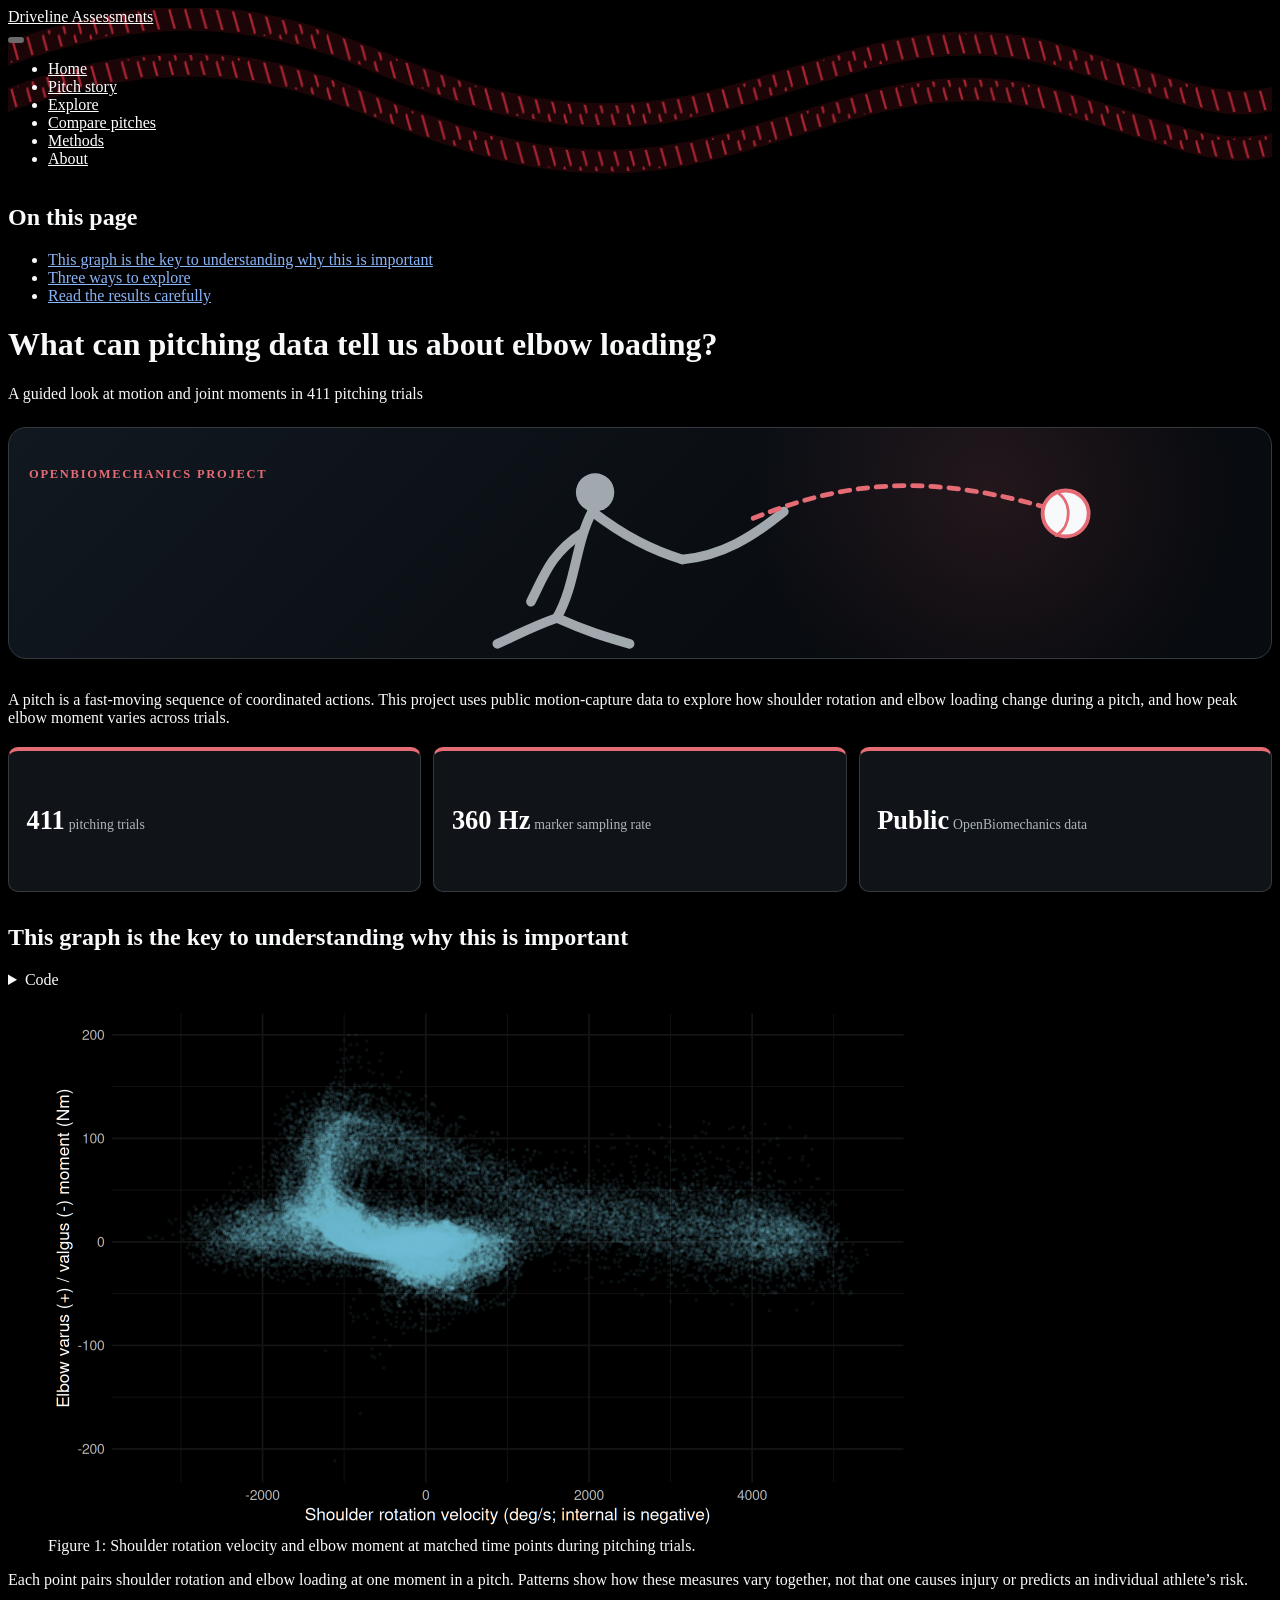
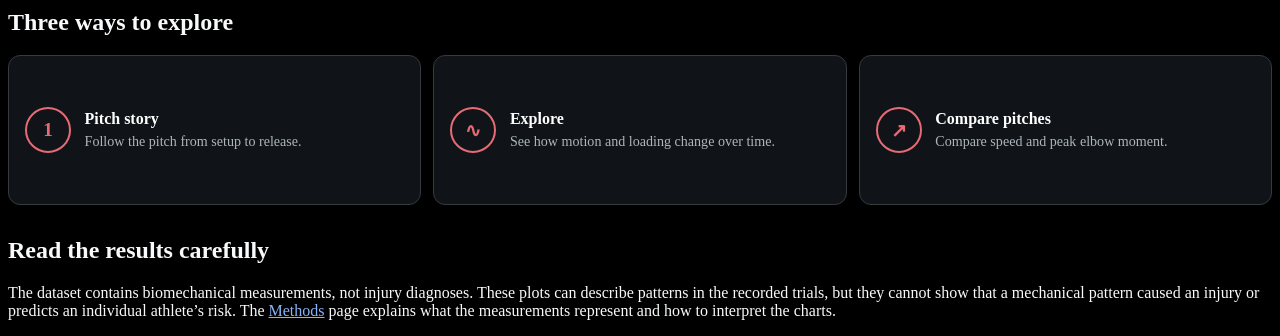
==== commit 191c1aff: "Built site for gh-pages" ====
--- a/index.html
+++ b/index.html
@@ -171,6 +171,7 @@
    
   <ul>
   <li><a href="#this-graph-is-the-key-to-understanding-why-this-is-important" id="toc-this-graph-is-the-key-to-understanding-why-this-is-important" class="nav-link active" data-scroll-target="#this-graph-is-the-key-to-understanding-why-this-is-important">This graph is the key to understanding why this is important</a></li>
+  <li><a href="#three-ways-to-explore" id="toc-three-ways-to-explore" class="nav-link" data-scroll-target="#three-ways-to-explore">Three ways to explore</a></li>
   <li><a href="#read-the-results-carefully" id="toc-read-the-results-carefully" class="nav-link" data-scroll-target="#read-the-results-carefully">Read the results carefully</a></li>
   </ul>
 </nav>
@@ -198,7 +199,26 @@
 </header>
 
 
+<div class="pitch-hero" role="img" aria-label="Illustration of a pitcher completing a throw toward a baseball">
+<div class="pitch-hero__copy">
+<p><span class="pitch-hero__eyebrow">OpenBiomechanics Project</span></p>
+</div>
+<svg class="pitch-hero__art" viewbox="0 0 700 240" aria-hidden="true">
+<g class="pitcher" fill="none" stroke="currentColor" stroke-width="10" stroke-linecap="round" stroke-linejoin="round"> <circle cx="145" cy="62" r="20" fill="currentColor" stroke="none"></circle> <path d="M142 82 C124 116 125 158 105 193"></path> <path d="M142 82 C176 108 204 122 236 132"></path> <path d="M236 132 C278 128 310 108 342 82"></path> <path d="M105 193 C79 202 61 212 43 220"></path> <path d="M105 193 C136 207 157 213 181 220"></path> <path d="M132 104 C98 126 91 151 78 176"></path> </g> <path class="seam-arc" d="M310 89 C410 48 500 42 630 82"></path> <circle class="ball" cx="636" cy="84" r="24"></circle> <path class="ball-seam" d="M626 61 C643 71 643 97 626 107"></path>
+</svg>
+</div>
 <p>A pitch is a fast-moving sequence of coordinated actions. This project uses public motion-capture data to explore how shoulder rotation and elbow loading change during a pitch, and how peak elbow moment varies across trials.</p>
+<div class="data-cards" aria-label="Dataset summary">
+<div class="data-card">
+<p><strong>411</strong> <span>pitching trials</span></p>
+</div>
+<div class="data-card">
+<p><strong>360 Hz</strong> <span>marker sampling rate</span></p>
+</div>
+<div class="data-card">
+<p><strong>Public</strong> <span>OpenBiomechanics data</span></p>
+</div>
+</div>
 <section id="this-graph-is-the-key-to-understanding-why-this-is-important" class="level2">
 <h2 class="anchored" data-anchor-id="this-graph-is-the-key-to-understanding-why-this-is-important">This graph is the key to understanding why this is important</h2>
 <div class="cell">
@@ -266,12 +286,41 @@
 </div>
 </div>
 <p>Each point pairs shoulder rotation and elbow loading at one moment in a pitch. Patterns show how these measures vary together, not that one causes injury or predicts an individual athlete’s risk.</p>
-<p>The site has three ways to explore the question:</p>
-<ul>
-<li><strong><a href="./story.html">Follow the pitch story</a></strong> for a short guide to the key moments and measures.</li>
-<li><strong><a href="./explore.html">Explore the motion signals</a></strong> to see the time-varying relationship, elbow-moment profile, and distribution of pitch-level peaks.</li>
-<li><strong><a href="./compare.html">Compare pitches</a></strong> to inspect pitch speed and peak elbow moment for individual trials. Hover over points for details.</li>
-</ul>
+</section>
+<section id="three-ways-to-explore" class="level2">
+<h2 class="anchored" data-anchor-id="three-ways-to-explore">Three ways to explore</h2>
+<div class="explore-cards">
+<div class="explore-card">
+<a href="./story.html"> <span class="explore-card__icon" aria-hidden="true">1</span>
+<div>
+<strong>Pitch story</strong>
+<p>
+Follow the pitch from setup to release.
+</p>
+</div>
+</a><p><a href="./story.html"></a></p>
+</div>
+<div class="explore-card">
+<a href="./explore.html"> <span class="explore-card__icon" aria-hidden="true">∿</span>
+<div>
+<strong>Explore</strong>
+<p>
+See how motion and loading change over time.
+</p>
+</div>
+</a><p><a href="./explore.html"></a></p>
+</div>
+<div class="explore-card">
+<a href="./compare.html"> <span class="explore-card__icon" aria-hidden="true">↗</span>
+<div>
+<strong>Compare pitches</strong>
+<p>
+Compare speed and peak elbow moment.
+</p>
+</div>
+</a><p><a href="./compare.html"></a></p>
+</div>
+</div>
 </section>
 <section id="read-the-results-carefully" class="level2">
 <h2 class="anchored" data-anchor-id="read-the-results-carefully">Read the results carefully</h2>
--- a/styles.css
+++ b/styles.css
@@ -1,12 +1,42 @@
+html {
+  color-scheme: dark;
+}
+
+:root {
+  --bs-body-color: #f8f9fa;
+  --bs-body-bg: #000000;
+  --bs-emphasis-color: #ffffff;
+  --bs-secondary-color: #adb5bd;
+  --bs-secondary-bg: #212529;
+  --bs-tertiary-color: #adb5bd;
+  --bs-tertiary-bg: #111111;
+  --bs-border-color: #495057;
+  --bs-link-color-rgb: 138, 180, 248;
+  --bs-link-hover-color-rgb: 182, 212, 254;
+}
+
+body {
+  background-color: #000000;
+  color: #f8f9fa;
+}
+
+a {
+  color: #8ab4f8;
+}
+
+a:hover {
+  color: #b6d4fe;
+}
+
 #quarto-header .navbar {
   position: relative;
   overflow: hidden;
-  background-color: #f8f3e8 !important;
-  --bs-navbar-color: #243447;
-  --bs-navbar-hover-color: #b32635;
-  --bs-navbar-active-color: #243447;
-  --bs-navbar-brand-color: #243447;
-  --bs-navbar-brand-hover-color: #b32635;
+  background-color: #000000 !important;
+  --bs-navbar-color: #ffffff;
+  --bs-navbar-hover-color: #e56b75;
+  --bs-navbar-active-color: #ffffff;
+  --bs-navbar-brand-color: #ffffff;
+  --bs-navbar-brand-hover-color: #e56b75;
 }
 
 #quarto-header .navbar::before {
@@ -14,8 +44,8 @@
   inset: 0;
   content: "";
   pointer-events: none;
-  opacity: 0.8;
-  background-image: url("data:image/svg+xml,%3Csvg xmlns='http://www.w3.org/2000/svg' viewBox='0 0 1440 80' preserveAspectRatio='none'%3E%3Cpath d='M-40 90 C180 -30 340 -30 520 45 S850 130 1020 45 S1300 -30 1480 90' fill='none' stroke='%23c83b45' stroke-width='3' stroke-dasharray='3 9' stroke-linecap='round'/%3E%3Cpath d='M-40 -10 C180 90 340 90 520 35 S850 -20 1020 35 S1300 90 1480 -10' fill='none' stroke='%23c83b45' stroke-width='3' stroke-dasharray='3 9' stroke-linecap='round'/%3E%3C/svg%3E");
+  opacity: 0.95;
+  background-image: url("baseball-seams.svg");
   background-size: 100% 100%;
 }
 
@@ -26,14 +56,195 @@
 
 #quarto-header .navbar .navbar-brand,
 #quarto-header .navbar .nav-link {
-  color: #243447;
+  color: #ffffff;
 }
 
 #quarto-header .navbar .navbar-brand:hover,
 #quarto-header .navbar .nav-link:hover {
-  color: #b32635;
+  color: #e56b75;
 }
 
 #quarto-header .navbar .navbar-toggler-icon {
-  filter: invert(1);
-}
+  filter: none;
+}
+
+pre,
+.callout {
+  background-color: #111111;
+  color: #f8f9fa;
+}
+
+.quarto-figure img,
+.plotly {
+  filter: invert(1) hue-rotate(180deg);
+}
+
+.pitch-hero {
+  position: relative;
+  min-height: 230px;
+  margin: 1.5rem 0 2rem;
+  overflow: hidden;
+  border: 1px solid #343a40;
+  border-radius: 18px;
+  background:
+    radial-gradient(circle at 78% 28%, rgba(229, 107, 117, 0.12), transparent 24%),
+    linear-gradient(135deg, #111820 0%, #080b0f 72%);
+}
+
+.pitch-hero__copy {
+  position: absolute;
+  z-index: 2;
+  top: 1.25rem;
+  left: 1.25rem;
+}
+
+.pitch-hero__eyebrow {
+  color: #e56b75;
+  font-size: 0.78rem;
+  font-weight: 800;
+  letter-spacing: 0.14em;
+  text-transform: uppercase;
+}
+
+.pitch-hero__art {
+  position: absolute;
+  right: 0;
+  bottom: -5px;
+  width: 76%;
+  height: 100%;
+  color: #dce4ea;
+}
+
+.pitch-hero .pitcher {
+  opacity: 0.72;
+}
+
+.pitch-hero .seam-arc {
+  fill: none;
+  stroke: #e56b75;
+  stroke-width: 5;
+  stroke-linecap: round;
+  stroke-dasharray: 10 9;
+}
+
+.pitch-hero .ball {
+  fill: #f8f9fa;
+  stroke: #e56b75;
+  stroke-width: 4;
+}
+
+.pitch-hero .ball-seam {
+  fill: none;
+  stroke: #e56b75;
+  stroke-width: 3;
+  stroke-linecap: round;
+}
+
+.data-cards {
+  display: grid;
+  grid-template-columns: repeat(3, minmax(0, 1fr));
+  gap: 0.75rem;
+  margin: 1.25rem 0 2rem;
+}
+
+.data-card {
+  min-height: 108px;
+  display: flex;
+  flex-direction: column;
+  justify-content: center;
+  padding: 1rem 1.1rem;
+  border: 1px solid #343a40;
+  border-top: 4px solid #e56b75;
+  border-radius: 10px;
+  background: #101418;
+}
+
+.data-card strong {
+  color: #ffffff;
+  font-size: 1.65rem;
+  line-height: 1.1;
+}
+
+.data-card span {
+  margin-top: 0.35rem;
+  color: #adb5bd;
+  font-size: 0.86rem;
+}
+
+.explore-cards {
+  display: grid;
+  grid-template-columns: repeat(3, minmax(0, 1fr));
+  gap: 0.75rem;
+  margin: 1rem 0 2rem;
+}
+
+.explore-card {
+  display: flex;
+  align-items: center;
+  gap: 0.85rem;
+  min-height: 116px;
+  padding: 1rem;
+  border: 1px solid #343a40;
+  border-radius: 12px;
+  background: #101418;
+  color: #f8f9fa !important;
+  text-decoration: none;
+  transition: transform 150ms ease, border-color 150ms ease, background 150ms ease;
+}
+
+.explore-card > a {
+  display: flex;
+  align-items: center;
+  gap: 0.85rem;
+  width: 100%;
+  color: #f8f9fa !important;
+  text-decoration: none;
+}
+
+.explore-card:hover {
+  transform: translateY(-3px);
+  border-color: #e56b75;
+  background: #171d23;
+  color: #ffffff !important;
+}
+
+.explore-card__icon {
+  flex: 0 0 42px;
+  display: grid;
+  place-items: center;
+  width: 42px;
+  height: 42px;
+  border: 2px solid #e56b75;
+  border-radius: 50%;
+  color: #e56b75;
+  font-size: 1.2rem;
+  font-weight: 800;
+}
+
+.explore-card strong {
+  display: block;
+  margin-bottom: 0.25rem;
+  color: #ffffff;
+}
+
+.explore-card p {
+  margin: 0;
+  color: #adb5bd;
+  font-size: 0.88rem;
+  line-height: 1.35;
+}
+
+@media (max-width: 768px) {
+  .pitch-hero {
+    min-height: 200px;
+  }
+
+  .pitch-hero__art {
+    width: 100%;
+  }
+
+  .data-cards,
+  .explore-cards {
+    grid-template-columns: 1fr;
+  }
+}
